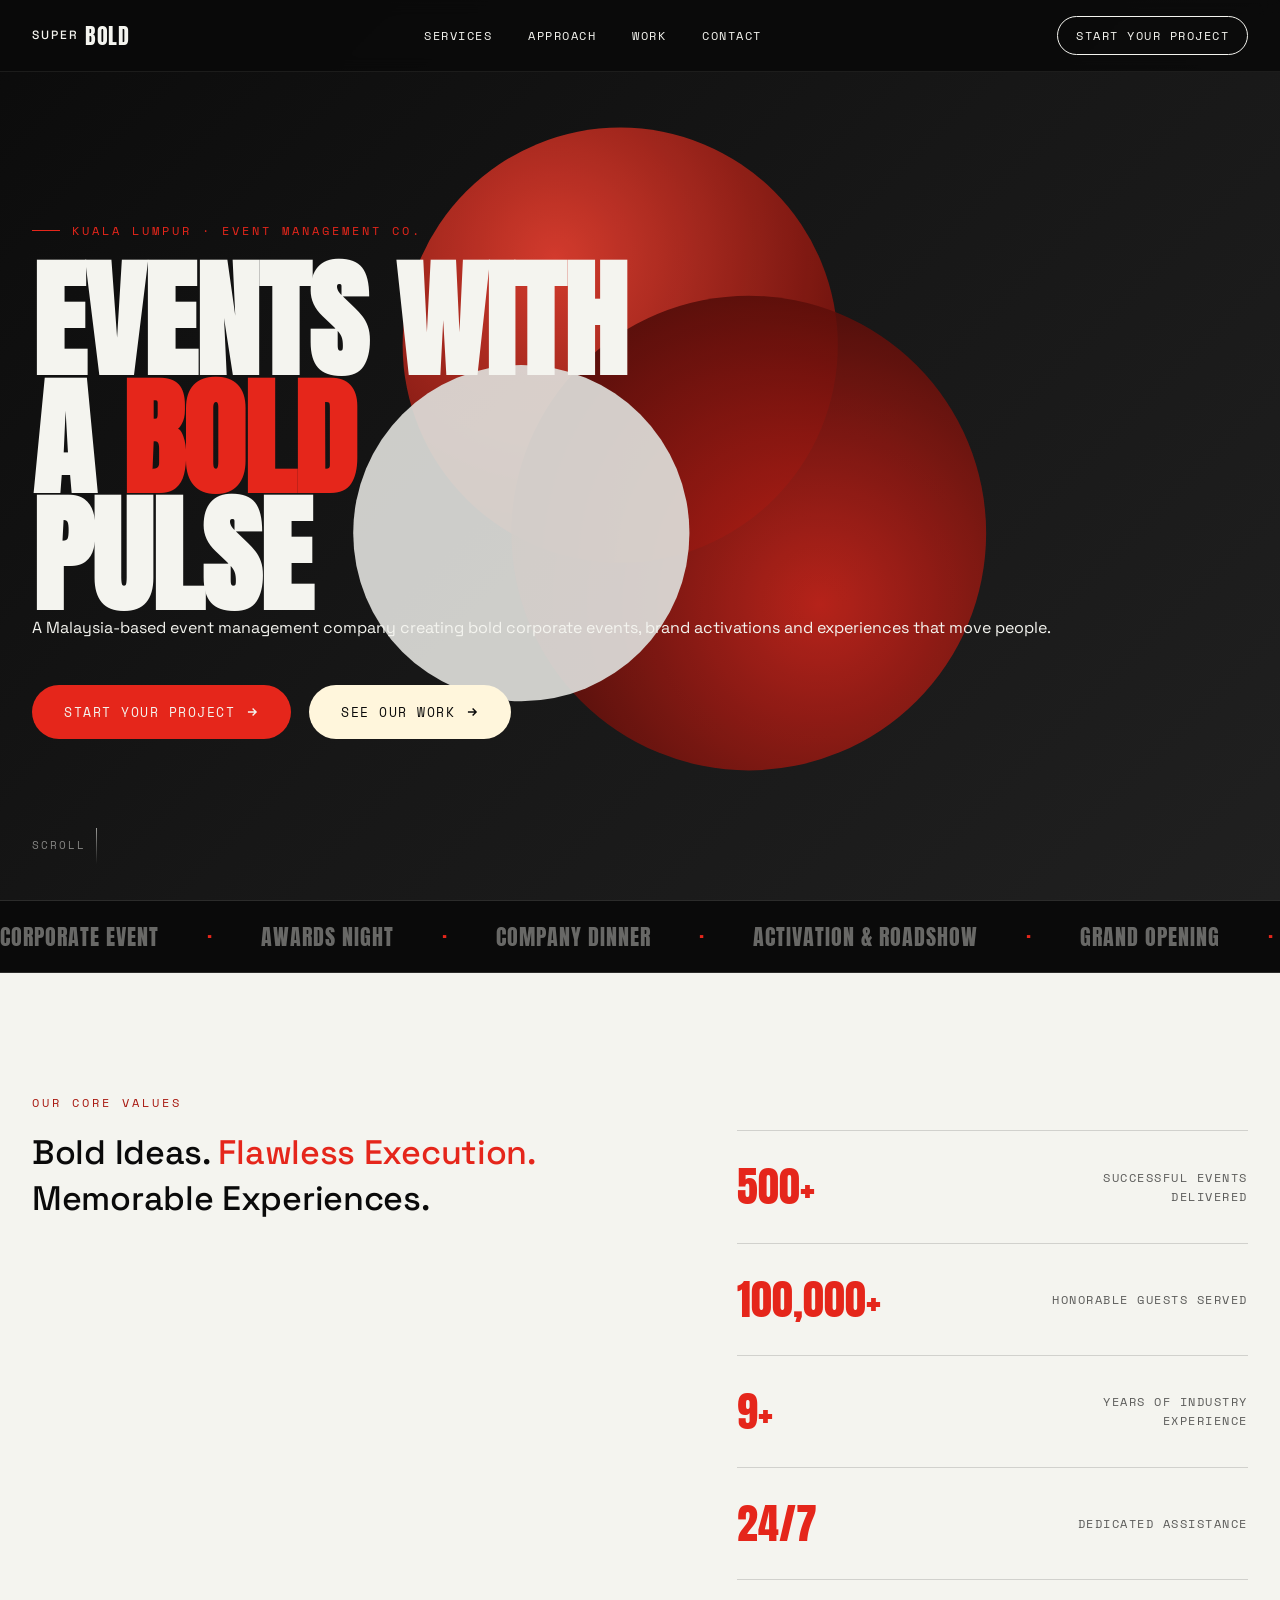
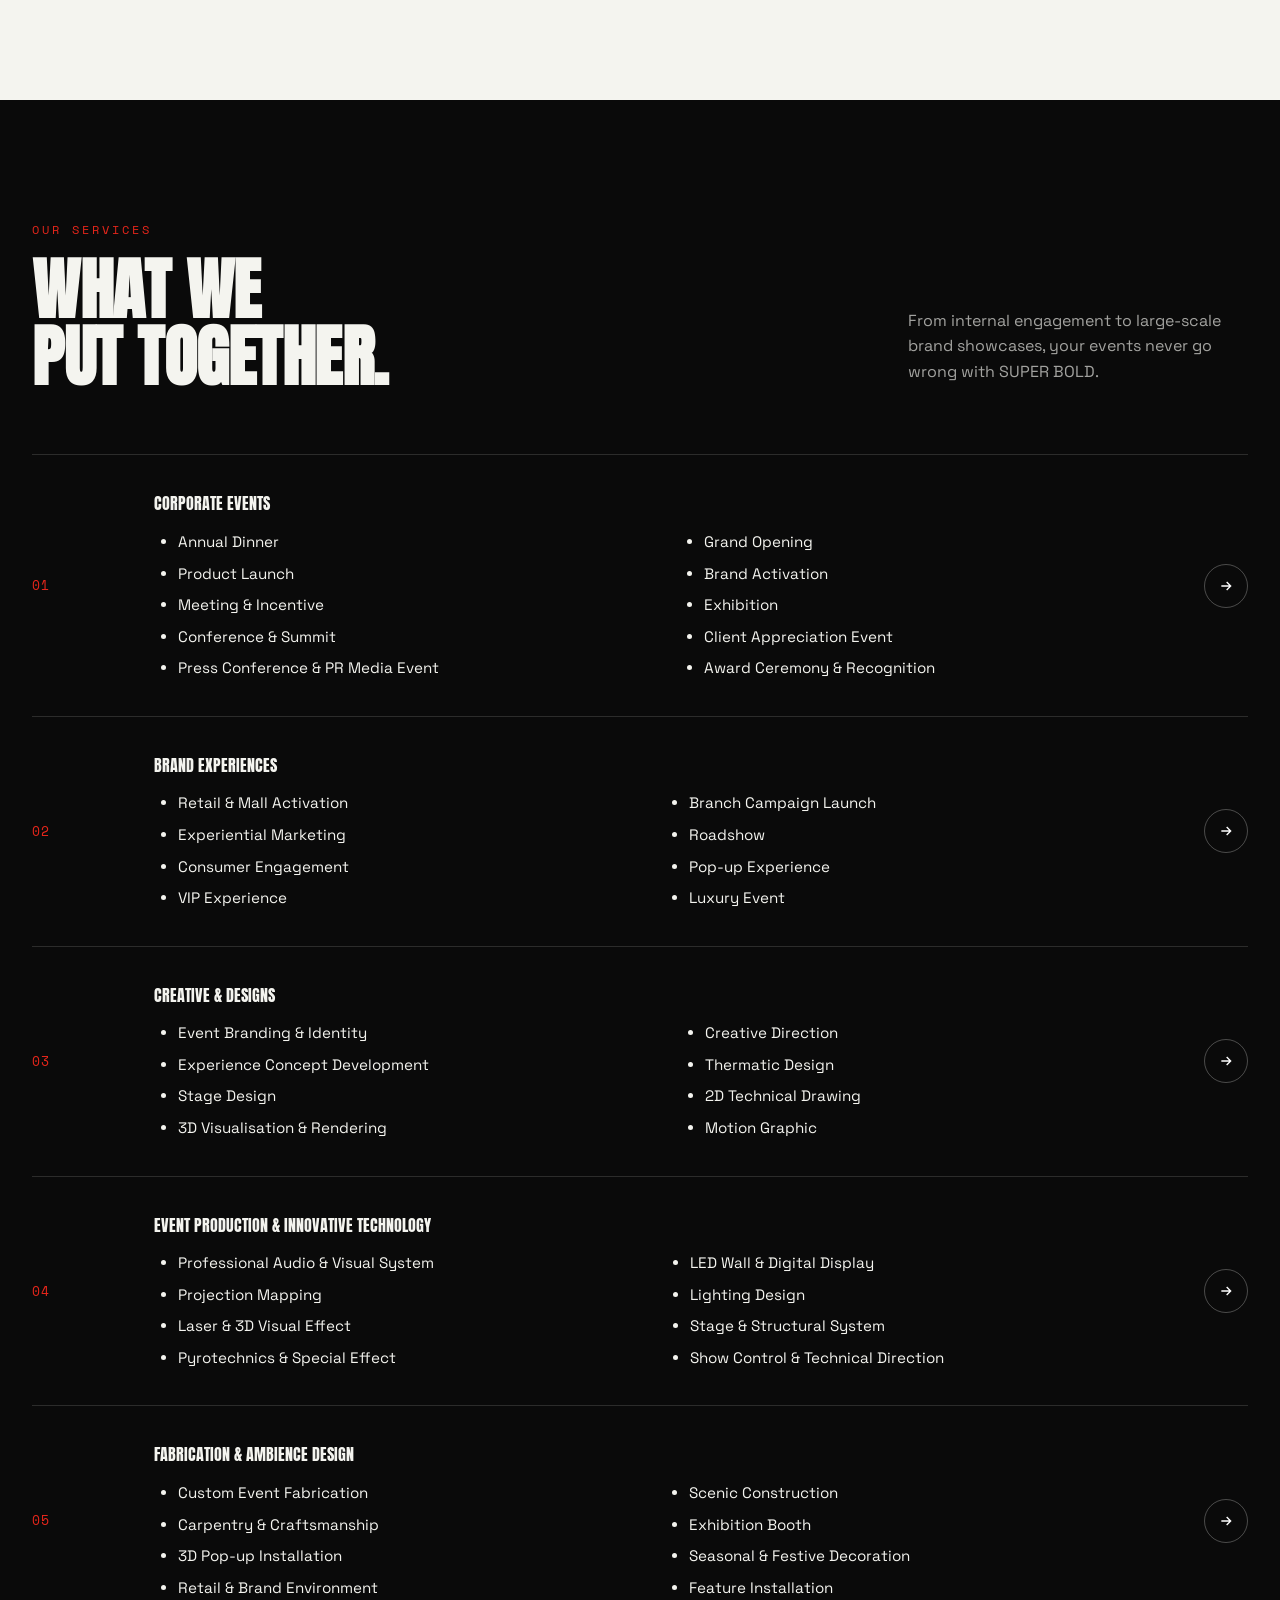
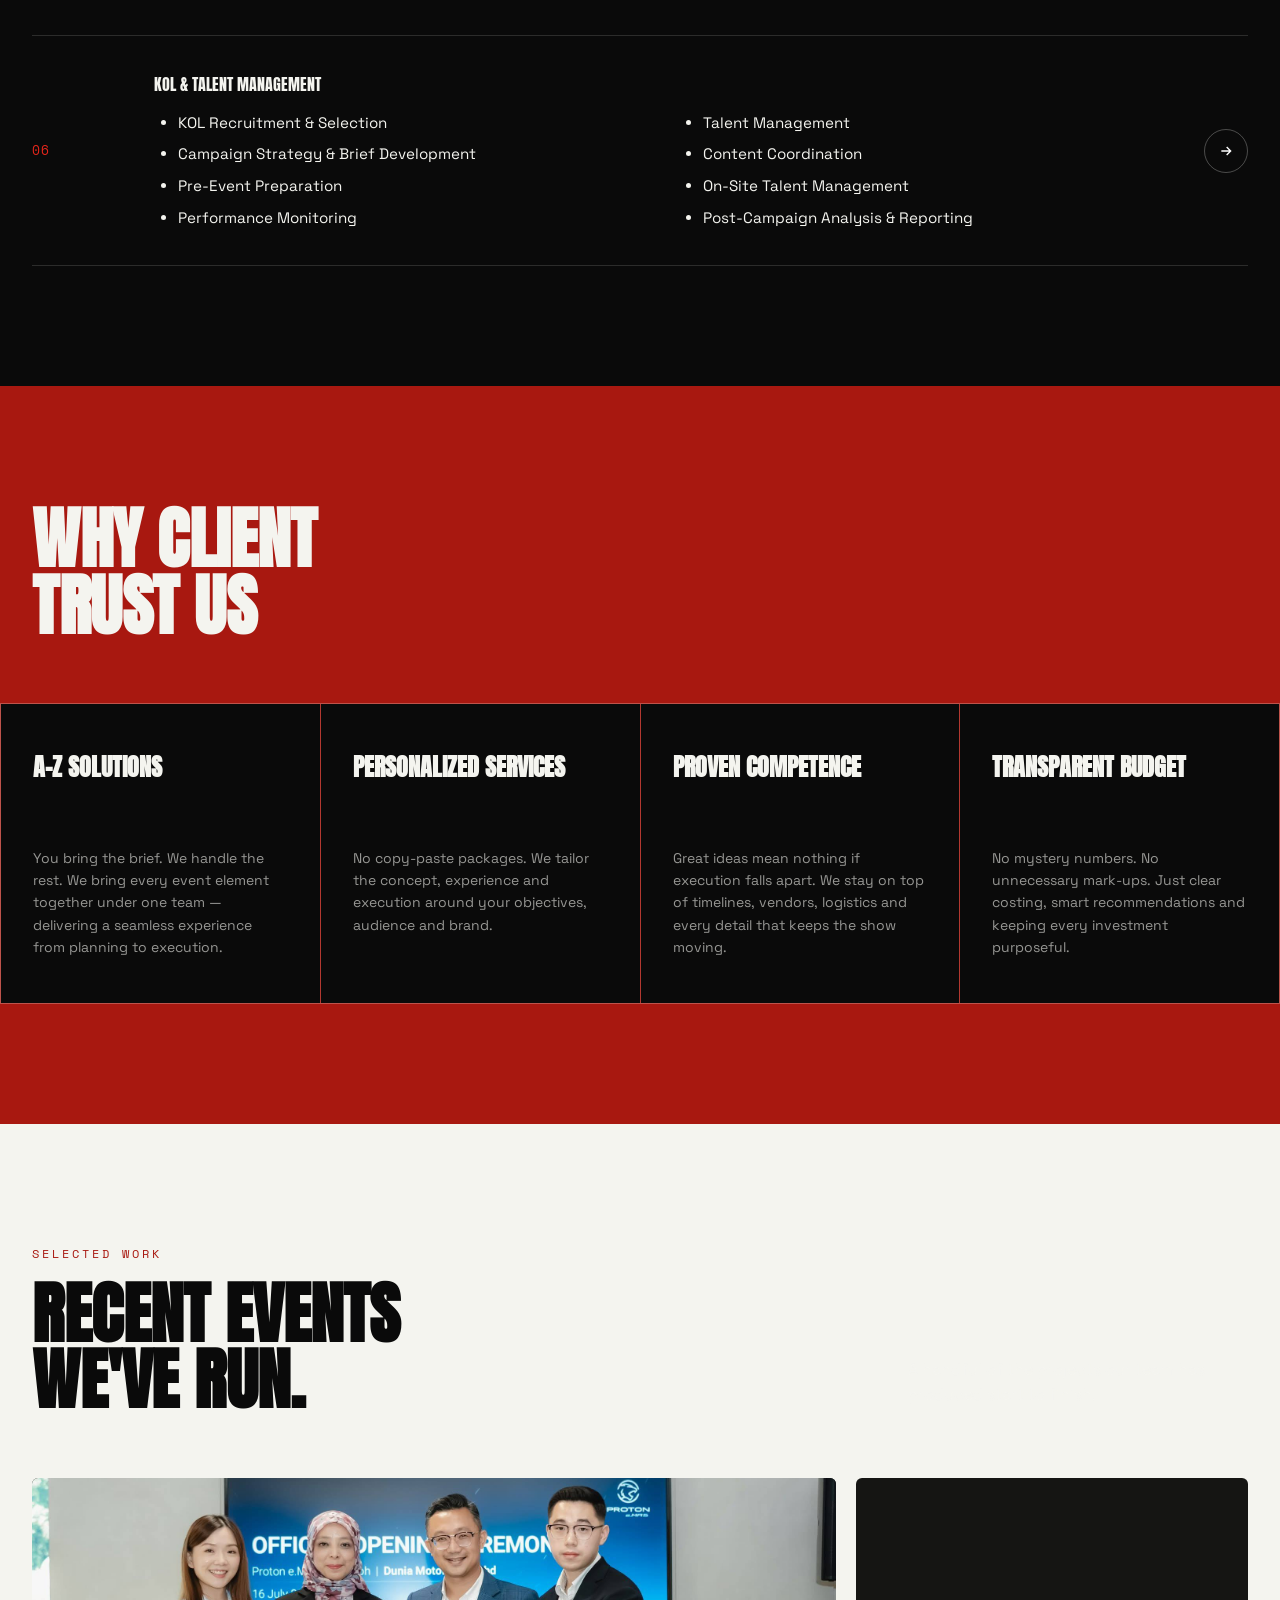
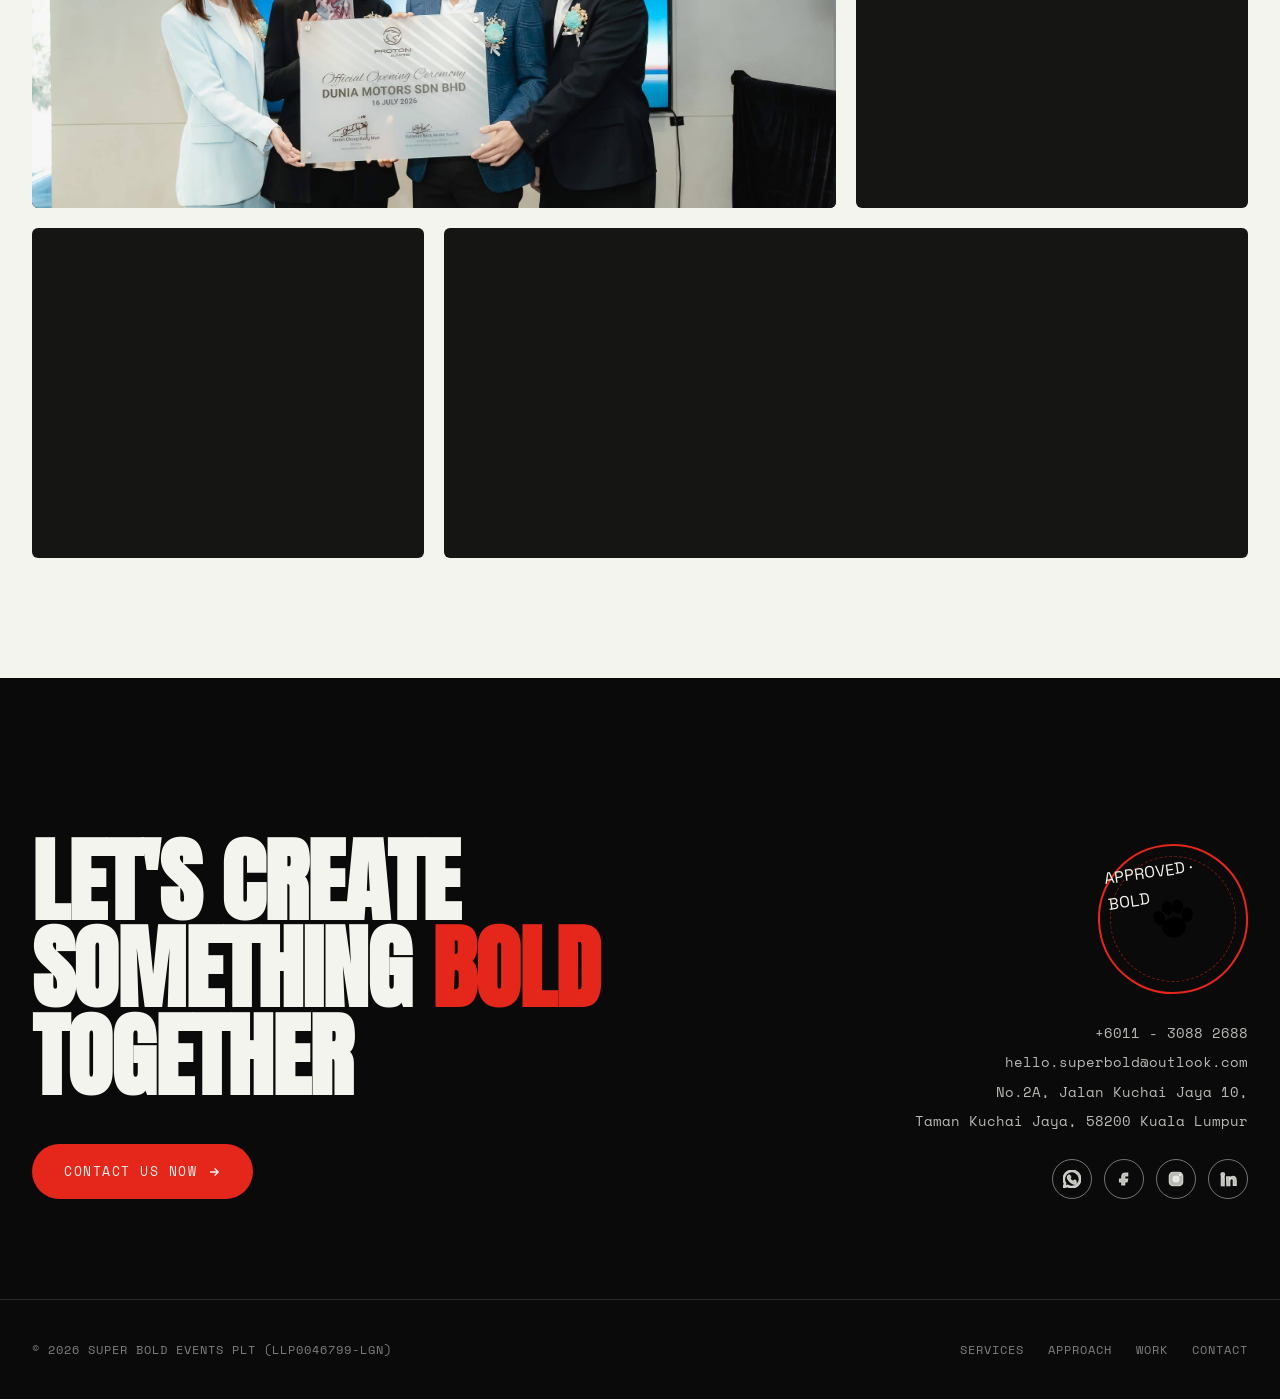
==== index.html @ 57052625 "Update event list items" ====
<!DOCTYPE html>
<html lang="en">
<head>
<meta charset="UTF-8">
<meta name="viewport" content="width=device-width, initial-scale=1.0">
<link rel="stylesheet" href="css/style.css">
<link rel="icon" type="image/png" href="images/icons/paw.png">
<link rel="canonical" href="https://superboldevents.com/">
<title>Super Bold Events — Kuala Lumpur Event Management</title>
<meta name="description" content="Super Bold Events PLT — professional event management in Kuala Lumpur, delivering corporate events, exhibitions, product launches, activations, conferences and more.">

<link rel="preconnect" href="https://fonts.googleapis.com">
<link rel="preconnect" href="https://fonts.gstatic.com" crossorigin>
<link href="https://fonts.googleapis.com/css2?family=Anton&family=Space+Grotesk:wght@400;500;600;700&family=Space+Mono:wght@400;700&display=swap" rel="stylesheet">

<!-- Google tag (gtag.js) -->
<script async src="https://www.googletagmanager.com/gtag/js?id=G-CXPTDCN68T"></script>
<script>
  window.dataLayer = window.dataLayer || [];
  function gtag(){dataLayer.push(arguments);}
  gtag('js', new Date());

  gtag('config', 'G-CXPTDCN68T');
</script>

</head>
<body>

<header>
  <a href="../../" class="nav-mark" aria-label="Super Bold Events home">
    <span class="super">super</span>BOLD
  </a>
  <nav>
    <ul>
      <li><a href="#services">Services</a></li>
      <li><a href="#approach">Approach</a></li>
      <li><a href="#work">Work</a></li>
      <li><a href="#contact">Contact</a></li>
    </ul>
  </nav>
  <a href="#contact" class="nav-cta">Start your project</a>
  <button class="mobile-toggle" id="mobileToggle" aria-label="Open menu" aria-expanded="false">Menu</button>
</header>

<div class="mobile-menu" id="mobileMenu">
  <a href="#work">Work</a>
  <a href="#services">Services</a>
  <a href="#approach">Approach</a>
  <a href="#contact">Contact</a>
</div>

<!-- HERO -->
<section class="hero">
  <svg class="hero-orbs" viewBox="0 0 900 700" xmlns="http://www.w3.org/2000/svg" aria-hidden="true">
    <defs>
      <radialGradient id="redGrad" cx="35%" cy="30%" r="75%">
        <stop offset="0%" stop-color="#FF4433"/>
        <stop offset="100%" stop-color="#7A0E08"/>
      </radialGradient>
      <radialGradient id="redGrad2" cx="65%" cy="65%" r="75%">
        <stop offset="0%" stop-color="#E5261B"/>
        <stop offset="100%" stop-color="#4A0805"/>
      </radialGradient>
    </defs>
    <circle cx="430" cy="230" r="220" fill="url(#redGrad)" opacity="0.9"/>
    <circle cx="560" cy="420" r="240" fill="url(#redGrad2)" opacity="0.85"/>
    <circle cx="330" cy="420" r="170" fill="#F4F4EF" opacity="0.92"/>
  </svg>

  <div class="hero-inner">
    <div class="hero-eyebrow">Kuala Lumpur · Event Management Co.</div>
    <h1>Events with<br>a <span class="accent">bold</span><br>pulse</h1>
    <p class="hero-description">
        A Malaysia-based event management company creating bold corporate events, brand activations and experiences that move people.
    </p>
    <div class="hero-actions">
      <a href="#contact" class="btn-primary"
        onclick="gtag('event', 'cta_click', {
          'event_category': 'engagement',
          'event_label': 'start_your_project'
        });">
          Start Your Project
        <svg width="14" height="14" viewBox="0 0 24 24" fill="none" stroke="currentColor" stroke-width="2.5"><path d="M5 12h14M13 6l6 6-6 6"/></svg>
      </a>
      <a href="#work" class="btn-ghost">
        See our work
        <svg width="14" height="14" viewBox="0 0 24 24" fill="none" stroke="currentColor" stroke-width="2.5"><path d="M5 12h14M13 6l6 6-6 6"/></svg>
      </a>
    </div>
  </div>

  <div class="hero-scroll">
    <span>Scroll</span>
    <div class="line"></div>
  </div>
</section>

<!-- MARQUEE -->
<div class="marquee">
  <div class="marquee-track">
    <span>Corporate Event <em>·</em> Awards Night <em>·</em> Company Dinner <em>·</em> Activation & Roadshow <em>·</em> Grand Opening <em>·</em> Meeting & Conference <em>·</em> Exhibition <em>·</em> Product Launch <em>·</em> PR & Media Event <em>·</em> </span>
    <span>Corporate Event <em>·</em> Awards Night <em>·</em> Company Dinner <em>·</em> Activation & Roadshow <em>·</em> Grand Opening <em>·</em> Meeting & Conference <em>·</em> Exhibition <em>·</em> Product Launch <em>·</em> PR & Media Event <em>·</em> </span>
  </div>
</div>

<!-- ABOUT -->
<section class="about" id="about">
  <div class="wrap">
    <span class="eyebrow reveal">Our Core Values</span>
    <div class="about-grid">
      <p class="about-lede reveal">Bold Ideas. <span class="redword">Flawless Execution. </span> Memorable Experiences. </p>
      <div class="about-stats reveal">
        <div class="about-stat">
          <span class="num">500+</span>
          <span class="label">Successful Events Delivered</span>
        </div>
        <div class="about-stat">
          <span class="num">100,000+</span>
          <span class="label">Honorable Guests Served</span>
        </div>
        <div class="about-stat">
          <span class="num">9+</span>
          <span class="label">Years of Industry Experience</span>
        </div> 
        <div class="about-stat">
          <span class="num">24/7</span>
          <span class="label">Dedicated Assistance</span>
        </div>
      </div>
    </div>
  </div>
</section>

<!-- SERVICES -->
<section class="services" id="services">
  <div class="wrap">
    <div class="section-head">
      <div>
        <span class="eyebrow reveal">Our Services</span>
        <h2 class="reveal">What we<br>put together.</h2>
      </div>
      <p class="reveal">From internal engagement to large-scale brand showcases, your events never go wrong with SUPER BOLD.</p>
    </div>

    <div class="runlist">
      <div class="run-row reveal">
        <span class="run-time">01</span>
        <div>
          <a href="services/corporate-events/" class="run-title">Corporate Events</a>
          <ul class="run-points">
            <li>Annual Dinner</li>
            <li>Grand Opening</li>
            <li>Product Launch</li>
            <li>Brand Activation</li>
            <li>Meeting & Incentive</li>
            <li>Exhibition</li>
            <li>Conference & Summit</li>
            <li>Client Appreciation Event</li>
            <li>Press Conference & PR Media Event</li>
            <li>Award Ceremony & Recognition</li>
          </ul>
        </div>
        <span class="run-arrow"><svg viewBox="0 0 24 24" fill="none" stroke="#fff" stroke-width="2"><path d="M5 12h14M13 6l6 6-6 6"/></svg></span>
      </div>
      <div class="run-row reveal">
        <span class="run-time">02</span>
        <div>
          <a href="services/brand-experiences/" class="run-title">Brand Experiences</a>
          <ul class="run-points">
            <li>Retail & Mall Activation</li>
            <li>Branch Campaign Launch</li>
            <li>Experiential Marketing</li>
            <li>Roadshow</li>
            <li>Consumer Engagement</li>
            <li>Pop-up Experience</li>
            <li>VIP Experience</li>
            <li>Luxury Event</li>
          </ul>
        </div>
        <span class="run-arrow"><svg viewBox="0 0 24 24" fill="none" stroke="#fff" stroke-width="2"><path d="M5 12h14M13 6l6 6-6 6"/></svg></span>
      </div>
      <div class="run-row reveal">
        <span class="run-time">03</span>
        <div>
          <a href="services/creative-designs/" class="run-title">Creative &amp; Designs</a>
          <ul class="run-points">
            <li>Event Branding & Identity</li>
            <li>Creative Direction</li>
            <li>Experience Concept Development</li>
            <li>Thermatic Design</li>
            <li>Stage Design</li>
            <li>2D Technical Drawing</li>
            <li>3D Visualisation & Rendering</li>
            <li>Motion Graphic</li>
        </div>
        <span class="run-arrow"><svg viewBox="0 0 24 24" fill="none" stroke="#fff" stroke-width="2"><path d="M5 12h14M13 6l6 6-6 6"/></svg></span>
      </div>
      <div class="run-row reveal">
        <span class="run-time">04</span>
        <div>
          <a href="services/event-production-innovative-technology/" class="run-title">Event Production &amp; Innovative Technology</a>
          <ul class="run-points">
            <li>Professional Audio & Visual System</li>
            <li>LED Wall & Digital Display</li>
            <li>Projection Mapping</li>
            <li>Lighting Design</li>
            <li>Laser & 3D Visual Effect</li>
            <li>Stage & Structural System</li>
            <li>Pyrotechnics & Special Effect</li>
            <li>Show Control & Technical Direction</li>
        </div>
        <span class="run-arrow"><svg viewBox="0 0 24 24" fill="none" stroke="#fff" stroke-width="2"><path d="M5 12h14M13 6l6 6-6 6"/></svg></span>
      </div>
      <div class="run-row reveal">
        <span class="run-time">05</span>
        <div>
          <a href="services/fabrication-ambience-design/" class="run-title">Fabrication &amp; Ambience Design</a>
          <ul class="run-points">
            <li>Custom Event Fabrication</li>
            <li>Scenic Construction</li>
            <li>Carpentry & Craftsmanship</li>
            <li>Exhibition Booth</li>
            <li>3D Pop-up Installation</li>
            <li>Seasonal & Festive Decoration</li>
            <li>Retail & Brand Environment</li>
            <li>Feature Installation</li>
        </div>
        <span class="run-arrow"><svg viewBox="0 0 24 24" fill="none" stroke="#fff" stroke-width="2"><path d="M5 12h14M13 6l6 6-6 6"/></svg></span>
       </div>
      <div class="run-row reveal">
        <span class="run-time">06</span>
        <div>
          <a href="services/kol-talent-management/" class="run-title">KOL &amp; Talent Management</a>
          <ul class="run-points">
            <li>KOL Recruitment & Selection</li>
            <li>Talent Management</li>
            <li>Campaign Strategy & Brief Development</li>
            <li>Content Coordination</li>
            <li>Pre-Event Preparation</li>
            <li>On-Site Talent Management</li>
            <li>Performance Monitoring</li>
            <li>Post-Campaign Analysis & Reporting</li>
        </div>
        <span class="run-arrow"><svg viewBox="0 0 24 24" fill="none" stroke="#fff" stroke-width="2"><path d="M5 12h14M13 6l6 6-6 6"/></svg></span>
       </div>
    </div>
  </div>
</section>

<!-- APPROACH -->
<section class="approach" id="approach">
  <div class="wrap">
    <div class="section-head">
      <div>
        <h2 class="reveal">Why client<br>trust us</h2>
      </div>
    </div>
  </div>
  <div class="wrap" style="padding:0;">
    <div class="approach-grid">
      <div class="approach-card reveal">
        <h3>A-Z Solutions</h3>
        <span class="approach-num"></span>
        <p>You bring the brief. We handle the rest. We bring every event element together under one team — delivering a seamless experience from planning to execution.</p>
      </div>
      <div class="approach-card reveal">
        <h3>Personalized Services</h3>
        <span class="approach-num"></span>
        <p>No copy-paste packages. We tailor the concept, experience and execution around your objectives, audience and brand.</p>
      </div>
      <div class="approach-card reveal">
        <h3>Proven Competence</h3>
        <span class="approach-num"></span>
        <p>Great ideas mean nothing if execution falls apart. We stay on top of timelines, vendors, logistics and every detail that keeps the show moving.</p>
      </div>
      <div class="approach-card reveal">
        <h3>Transparent Budget</h3>
        <span class="approach-num"></span>
        <p>No mystery numbers. No unnecessary mark-ups. Just clear costing, smart recommendations and keeping every investment purposeful.</p>
      </div>
    </div>
  </div>
</section>

<!-- WORK -->
<section class="work" id="work">
  <div class="wrap">
    <div class="section-head">
      <div>
        <span class="eyebrow reveal">Selected work</span>
        <h2 class="reveal">Recent events<br>we've run.</h2>
      </div>
      <p class="reveal">A handful of the projects our team has produced start to finish.</p>
    </div>

    <div class="work-grid">
      <div class="work-card c1 reveal">
        <div class="backdrop">
          <img src="images/portfolio/proton-go-202607.jpg" alt="Proton Grand Opening event by Super Bold Events">
        </div>
      </div>
      <div class="work-card c2 reveal">
        <div class="backdrop"></div>
      </div>
      <div class="work-card c3 reveal">
        <div class="backdrop"></div>
      </div>
      <div class="work-card c4 reveal">
        <div class="backdrop"></div>
      </div>
    </div>
  </div>
</section>

<!-- CONTACT -->
<section class="contact" id="contact">
  <div class="wrap">
    <div class="contact-inner">
      
      <div>
        <h2 class="reveal">
          Let's create<br>
          something <span class="accent">bold</span><br>
          together
        </h2>
        
        <div class="contact-actions reveal">

          <!-- Email -->
          <a href="mailto:hello.superbold@outlook.com" 
            onclick="gtag('event', 'email_click', {
              'event_category': 'lead',
              'event_label': 'general_email'
            });"class="btn-primary">
            Contact Us Now
            <svg width="14" height="14" viewBox="0 0 24 24" fill="none" stroke="currentColor" stroke-width="2.5"><path d="M5 12h14M13 6l6 6-6 6"/></svg>
          </a>
        </div>
      </div>
      <div class="stamp-wrap reveal">
        <div class="stamp"><img src="images/icons/paw.png" alt="Super Bold paw mark"></div>
        
        <div class="contact-details">

          <!-- Phone -->
          <a href="tel:+601130882688"
            onclick="gtag('event', 'phone_click', {
              'event_category': 'lead',
              'event_label': 'business_phone'
            });">+6011 - 3088 2688</a><br>

          <!-- Email -->
          <a href="mailto:hello.superbold@outlook.com"
            onclick="gtag('event', 'email_click', {
             'event_category': 'lead',
             'event_label': 'general_email'
            });">hello.superbold@outlook.com</a><br>
          No.2A, Jalan Kuchai Jaya 10,<br>Taman Kuchai Jaya, 58200 Kuala Lumpur

          <!-- Social Media -->
          <div class="social-links">

            <!-- WhatsApp -->
            <a href="https://wa.me/60113088268"
              target="_blank"
              rel="noopener"
              aria-label="WhatsApp"
              onclick="gtag('event', 'whatsapp_click', {
                'event_category': 'lead',
                'event_label': 'business_whatsapp'
              });">

              <svg viewBox="0 0 24 24" aria-hidden="true">
                <path d="M20.5 3.5A11.9 11.9 0 0 0 12 0
                  C5.4 0 0 5.4 0 12c0 2.1.5 4.1 1.6 5.9L0 24
                  l6.2-1.6A12 12 0 0 0 12 24c6.6 0 12-5.4
                  12-12 0-3.2-1.2-6.2-3.5-8.5zM12 21.8
                  c-1.8 0-3.6-.5-5.1-1.4l-.4-.2-3.7 1
                  1-3.6-.2-.4A9.7 9.7 0 1 1 12 21.8z"/>
                <path d="M17.5 14.5c-.3-.2-1.7-.9-2-1
                  -.3-.1-.5-.2-.7.2-.2.3-.8 1-.9 1.2
                  -.2.2-.3.2-.6.1-1.7-.8-2.8-1.4-3.9-3.2
                  -.3-.5.3-.5.9-1.7.1-.3.1-.5 0-.7
                  -.1-.2-.7-1.6-1-2.2-.3-.6-.5-.5-.7-.5
                  h-.6c-.2 0-.7.1-1 .5-.3.3-1.2 1.1-1.2
                  2.7s1.2 3.1 1.4 3.3c.2.2 2.4 3.7
                  5.9 5.1 2.2 1 2.2.7 2.6.7.4 0 1.7-.7
                  1.9-1.3.2-.6.2-1.1.1-1.2
                  -.1-.2-.3-.3-.6-.5z"/>
              </svg>

            </a>

            <!-- Facebook -->
            <a href="https://www.facebook.com/superboldevents.my"
              target="_blank"
              rel="noopener"
              aria-label="Facebook"
              onclick="gtag('event', 'facebook_click', {
                'event_category': 'social',
                'event_label': 'footer_facebook'
              });">

              <svg viewBox="0 0 24 24" aria-hidden="true">
                <path d="M14 8h3V4h-3c-3.3 0-5 1.7-5 5v3H6v4h3v4h4v-4h3l1-4h-4V9c0-.7.3-1 1-1z"/>
              </svg>

            </a>

            <!-- Instagram -->
            <a href="https://www.instagram.com/superboldevents/"
              target="_blank"
              rel="noopener"
              aria-label="Instagram"
              onclick="gtag('event', 'instagram_click', {
                'event_category': 'social',
                'event_label': 'footer_instagram'
              });">

              <svg viewBox="0 0 24 24" aria-hidden="true">
                <rect x="3" y="3" width="18" height="18" rx="5"/>
                <circle cx="12" cy="12" r="4"/>
                <circle cx="17.5" cy="6.5" r="1"/>
              </svg>

            </a>

            <!-- LinkedIn -->
            <a href="https://www.linkedin.com/company/superboldevents/"
              target="_blank"
              rel="noopener"
              aria-label="LinkedIn"
                onclick="gtag('event', 'linkedin_click', {
                'event_category': 'social',
                'event_label': 'footer_linkedin'
              });">

              <svg viewBox="0 0 24 24" aria-hidden="true">
                <path d="M5 3.5A2.5 2.5 0 1 1 5 8.5
                  2.5 2.5 0 0 1 5 3.5z"/>
                <rect x="3" y="9" width="4" height="12"/>
                <path d="M10 9h4v2c.8-1.4 2.2-2.5
                  4.5-2.5 3.5 0 4.5 2.3 4.5 6v6h-4v-5.5
                  c0-1.7 0-3.5-2-3.5s-2.5 1.6-2.5 3.4V21h-4z"/>
              </svg>

            </a>

          </div>
        </div>
      </div>
    </div>
  </div>
</section>

<footer>
  <div class="wrap footer-row">
    <span>© 2026 Super Bold Events PLT (LLP0046799-LGN)</span>
    <div class="footer-nav">
      <a href="#services">Services</a>
      <a href="#approach">Approach</a>
      <a href="#work">Work</a>
      <a href="#contact">Contact</a>
    </div>
  </div>
</footer>

<script src="js/script.js"></script>

</body>
</html>
---- css/style.css ----
:root{
    --black: #0A0A0A;
    --paper: #F4F4EF;
    --red: #E5261B;
    --red-deep: #A81810;
    --card: #151513;
    --cream: #FFF6DC;
    --primary: #E53935;
    --dark: #111111;
    --light: #F7F6F3;
    --accent: #FF6B35;
    --grey: #777777;
    --line: rgba(244,244,239,0.14);
    --line-strong: rgba(244,244,239,0.28);

    --display: 'Anton', sans-serif;
    --body: 'Space Grotesk', sans-serif;
    --mono: 'Space Mono', monospace;
  }

  *{box-sizing:border-box; margin:0; padding:0;}
  html{scroll-behavior:smooth;}
  body{
    background:var(--black);
    color:var(--paper);
    font-family:var(--body);
    font-size:16px;
    line-height:1.6;
    -webkit-font-smoothing:antialiased;
    overflow-x:hidden;
  }

  @media (prefers-reduced-motion: reduce){
    *{animation-duration:0.01ms !important; animation-iteration-count:1 !important; transition-duration:0.01ms !important; scroll-behavior:auto !important;}
  }

  a{color:inherit; text-decoration:none;}
  img{max-width:100%; display:block;}
  ul{list-style:none;}
  button{font-family:inherit; cursor:pointer;}

  :focus-visible{
    outline:3px solid var(--red);
    outline-offset:3px;
  }

  .wrap{
    max-width:1320px;
    margin:0 auto;
    padding:0 32px;
  }

  /* ===== NAV ===== */
  header{
    position:fixed;
    top:0; left:0; right:0;
    z-index:100;
    padding:16px 32px;
    display:flex;
    justify-content:space-between;
    align-items:center;
    background:rgba(10,10,10,0.88);
    backdrop-filter:blur(8px);
    -webkit-backdrop-filter:blur(8px);
    border-bottom:1px solid rgba(244,244,239,0.08);  
  }
  .nav-mark{
    display:flex;
    align-items:baseline;
    gap:6px;
    font-family:var(--display);
    font-size:22px;
    letter-spacing:0.5px;
    color:var(--paper);
  }
  .nav-mark .super{
    font-family:var(--body);
    font-weight:500;
    font-size:12px;
    text-transform:uppercase;
    letter-spacing:2px;
    align-self:center;
  }
  nav ul{
    display:flex;
    gap:36px;
    font-family:var(--mono);
    font-size:12px;
    text-transform:uppercase;
    letter-spacing:1.5px;
  }
  nav ul li a{
    position:relative;
    padding-bottom:4px;
  }
  nav ul li a::after{
    content:'';
    position:absolute;
    left:0; bottom:0;
    width:0%;
    height:1px;
    background:currentColor;
    transition:width .3s ease;
  }
  nav ul li a:hover::after{width:100%;}
  .nav-cta{
    font-family:var(--mono);
    font-size:12px;
    text-transform:uppercase;
    letter-spacing:1.5px;
    border:1px solid var(--paper);
    padding:9px 18px;
    border-radius:999px;
  }
  .mobile-toggle{display:none;}

  @media (max-width:860px){
    nav ul{display:none;}
    .nav-cta{display:none;}
    .mobile-toggle{
      display:block;
      background:none;
      border:none;
      color:var(--paper);
      font-family:var(--mono);
      font-size:12px;
      text-transform:uppercase;
      letter-spacing:1.5px;
      border:1px solid var(--paper);
      padding:8px 14px;
      border-radius:999px;
    }
  }

  .mobile-menu{
    position:fixed;
    inset:0;
    background:var(--black);
    z-index:99;
    display:none;
    flex-direction:column;
    justify-content:center;
    padding:32px;
    gap:28px;
  }
  .mobile-menu.open{display:flex;}
  .mobile-menu a{
    font-family:var(--display);
    font-size:36px;
    letter-spacing:0.5px;
  }

  /* ===== HERO ===== */
  .hero{
    position:relative;
    min-height:100vh;
    display:flex;
    align-items:center;
    flex-direction:column;
    justify-content:center;
    padding:140px 32px 80px;
    overflow:hidden;
  }
  .hero-content{
    max-width:680px;
  }
  .hero::before{
    content:"";
    position:absolute;
    inset:0;
    background:
    linear-gradient(
    135deg,
    #0b0b0b,
    #171717,
    #202020
    );
  }
  .hero-orbs{
    position:absolute;
    top:50%; left:50%;
    transform:translate(-50%,-48%);
    width:min(900px, 140vw);
    aspect-ratio:1.3/1;
    z-index:0;
    opacity:0.9;
    pointer-events:none;
  }
  .hero-inner{
    position:relative;
    z-index:2;
    max-width:1320px;
    margin:0 auto;
    width:100%;
  }
  .hero-eyebrow{
    font-family:var(--mono);
    font-size:12px;
    letter-spacing:3px;
    text-transform:uppercase;
    color:var(--red);
    margin-bottom:22px;
    display:flex;
    align-items:center;
    gap:12px;
  }
  .hero-eyebrow::before{
    content:'';
    width:28px; height:1px;
    background:var(--red);
  }
  .hero h1{
    font-family:var(--display);
    font-size:clamp(52px, 10vw, 148px);
    line-height:0.92;
    letter-spacing:-1px;
    text-transform:uppercase;
    color:var(--paper);
  }
  .hero h1 .accent{color:var(--red);}
  .hero-sub{
    max-width:520px;
    margin-top:36px;
    font-size:19px;
    color:rgba(244,244,239,0.75);
    line-height:1.65;
  }
  .hero-actions{
    display:flex;
    gap:18px;
    margin-top:44px;
    flex-wrap:wrap;
    align-items:center;
  }
  .btn-primary{
    background:var(--red);
    color:var(--paper);
    font-family:var(--mono);
    font-size:13px;
    text-transform:uppercase;
    letter-spacing:1.5px;
    padding:17px 32px;
    border-radius:999px;
    display:inline-flex;
    align-items:center;
    gap:10px;
    transition:transform .25s ease, background .25s ease;
  }
  .btn-primary:hover{background:var(--red-deep); transform:translateY(-2px);}
  .btn-ghost{
    background:var(--cream);
    font-family:var(--mono);
    font-size:13px;
    text-transform:uppercase;
    letter-spacing:1.5px;
    color:var(--black);
    padding:17px 32px;
    border-radius:999px;
    display:inline-flex;
    align-items:center;
    gap:10px;
    transition:transform .25s ease, background .25s ease;
  }
  .btn-ghost:hover{background:var(--paper); transform:translateY(-2px);}

  .hero-scroll{
    position:absolute;
    bottom:36px; left:32px;
    display:flex;
    align-items:center;
    gap:10px;
    font-family:var(--mono);
    font-size:11px;
    text-transform:uppercase;
    letter-spacing:2px;
    color:rgba(244,244,239,0.5);
    z-index:2;
  }
  .hero-scroll .line{
    width:1px; height:36px;
    background:linear-gradient(to bottom, rgba(244,244,239,0.6), transparent);
    animation:scrollpulse 2s ease-in-out infinite;
  }
  @keyframes scrollpulse{
    0%,100%{opacity:.4;} 50%{opacity:1;}
  }

  /* ===== MARQUEE ===== */
  .marquee{
    border-top:1px solid var(--line);
    border-bottom:1px solid var(--line);
    padding:18px 0;
    overflow:hidden;
    white-space:nowrap;
    position:relative;
  }
  .marquee-track{
    display:inline-flex;
    gap:48px;
    animation:marquee 28s linear infinite;
  }
  .marquee span{
    font-family:var(--display);
    font-size:22px;
    text-transform:uppercase;
    letter-spacing:1px;
    color:rgba(244,244,239,0.4);
    display:flex;
    align-items:center;
    gap:48px;
  }
  .marquee span em{
    font-style:normal;
    color:var(--red);
  }
  @keyframes marquee{
    from{transform:translateX(0);}
    to{transform:translateX(-50%);}
  }

  /* ===== SECTION SHARED ===== */
  section{padding:120px 0;}
  .section-head{
    display:flex;
    justify-content:space-between;
    align-items:flex-end;
    gap:40px;
    margin-bottom:64px;
    flex-wrap:wrap;
  }
  .eyebrow{
    font-family:var(--mono);
    font-size:12px;
    letter-spacing:3px;
    text-transform:uppercase;
    color:var(--red);
    margin-bottom:18px;
    display:block;
  }
  .section-head h2{
    font-family:var(--display);
    font-size:clamp(38px, 5.2vw, 68px);
    text-transform:uppercase;
    line-height:1;
    letter-spacing:-0.5px;
    max-width:680px;
  }
  .section-head p{
    max-width:340px;
    color:rgba(244,244,239,0.65);
    font-size:16px;
    padding-bottom:6px;
  }

  /* ===== ABOUT ===== */
  .about{
    background:var(--paper);
    color:var(--black);
  }
  .about .eyebrow{color:var(--red-deep);}
  .about-grid{
    display:grid;
    grid-template-columns:1.1fr 0.9fr;
    gap:80px;
    align-items:start;
  }
  .about-lede{
    font-family:var(--body);
    font-weight:500;
    font-size:clamp(24px,3vw,34px);
    line-height:1.35;
    letter-spacing:-0.3px;
  }
  .about-lede .redword{color:var(--red);}
  .about-stats{
    display:flex;
    flex-direction:column;
    gap:0;
    border-top:1px solid rgba(10,10,10,0.15);
  }
  .about-stat{
    display:flex;
    justify-content:space-between;
    align-items:center;
    padding:22px 0;
    border-bottom:1px solid rgba(10,10,10,0.15);
  }
  .about-stat .num{
    font-family:var(--display);
    font-size:42px;
    color:var(--red);
  }
  .about-stat .label{
    font-family:var(--mono);
    font-size:12px;
    text-transform:uppercase;
    letter-spacing:1.5px;
    text-align:right;
    max-width:200px;
    color:rgba(10,10,10,0.65);
  }

  @media (max-width:900px){
    .about-grid{grid-template-columns:1fr; gap:48px;}
  }

  /* ===== SERVICES — our services ===== */
  .services{background:var(--black);}
  .runlist{border-top:1px solid var(--line);}
  .run-row{
    display:grid;
    grid-template-columns:90px 1fr auto;
    gap:32px;
    align-items:center;
    padding:36px 0;
    border-bottom:1px solid var(--line);
    transition:background .3s ease;
  }
  .run-row:hover{background:rgba(229,38,27,0.05);}
  .run-time{
    font-family:var(--mono);
    font-size:13px;
    color:var(--red);
    letter-spacing:1px;
  }
  .run-title{
    font-family:var(--display);
    text-transform:uppercase;
    text-decoration:none;
    color:inherit;
  }
  .run-title:hover{
    color:var(--red);
  }
  .run-desc{
    font-size:15px;
    color:rgba(244,244,239,0.6);
    max-width:420px;
    margin-top:8px;
    line-height:1.6;
  }
  .run-arrow{
    width:44px; height:44px;
    border-radius:50%;
    border:1px solid var(--line-strong);
    display:flex;
    align-items:center;
    justify-content:center;
    flex-shrink:0;
    transition:background .3s ease, border-color .3s ease, transform .3s ease;
  }
  .run-row:hover .run-arrow{
    background:var(--red);
    border-color:var(--red);
    transform:rotate(45deg);
  }
  .run-arrow svg{width:16px; height:16px;}
  .run-points {
  margin: 12px 0 0;
  padding-left: 24px;
  display: grid;
  grid-template-columns: repeat(2, minmax(220px, auto));
  gap: 8px 28px;
  }
  .run-points li {
  color: var(--text-soft);
  font-size: 0.95rem;
  line-height: 1.55;
  list-style: disc;
  }

  @media (max-width:700px){
    .run-row{grid-template-columns:1fr auto; row-gap:10px;}
    .run-time{grid-column:1/2; grid-row:1;}
    .run-title{grid-column:1/2; grid-row:2;}
    .run-desc{grid-column:1/2; grid-row:3;}
    .run-arrow{grid-column:2/3; grid-row:1/4; align-self:center;}
  }

  /* ===== APPROACH ===== */
  .approach{background:var(--red-deep);}
  .approach-grid{
    display:grid;
    grid-template-columns:repeat(4,1fr);
    gap:1px;
    background:var(--line);
    border:1px solid var(--line);
  }
  .approach-card{
    background:var(--black);
    padding:44px 32px;
  }
  .approach-num{
    font-family:var(--mono);
    font-size:12px;
    color:var(--red);
    letter-spacing:1px;
    margin-bottom:60px;
    display:block;
  }
  .approach-card h3{
    font-family:var(--display);
    font-size:24px;
    text-transform:uppercase;
    margin-bottom:14px;
  }
  .approach-card p{
    font-size:14px;
    color:rgba(244,244,239,0.6);
    line-height:1.6;
  }
  @media (max-width:900px){
    .approach-grid{grid-template-columns:1fr 1fr;}
  }
  @media (max-width:560px){
    .approach-grid{grid-template-columns:1fr;}
  }

  /* ===== WORK ===== */
  .work{background:var(--paper); color:var(--black);}
  .work .eyebrow{color:var(--red-deep);}
  .work-grid{
    display:grid;
    grid-template-columns:repeat(6, 1fr);
    gap:20px;
  }
  .work-card{
    position:relative;
    border-radius:6px;
    overflow:hidden;
    background:var(--card);
    color:var(--paper);
    min-height:330px;
    display:flex;
    flex-direction:column;
    justify-content:flex-end;
    padding:28px;
  }
  .work-card.c1{grid-column:span 4;}
  .work-card.c2{grid-column:span 2;}
  .work-card.c3{grid-column:span 2;}
  .work-card.c4{grid-column:span 4;}
  .work-card .tag{
    font-family:var(--mono);
    font-size:11px;
    text-transform:uppercase;
    letter-spacing:1.5px;
    color:var(--red);
    margin-bottom:10px;
  }
  .work-card h3{
    font-family:var(--display);
    font-size:clamp(22px,2.6vw,32px);
    text-transform:uppercase;
    line-height:1.05;
  }
  .work-card .backdrop{
    position:absolute;
    inset:0;
    overflow:hidden;
    z-index:0;
  }
  .work-card .backdrop img{
    width:100%;
    height:100%;
    display:block;
    object-fit:cover;
    object-position:center;
  }
  .work-card > *:not(.backdrop){
    position:relative;
    z-index:1;
  }
  @media (max-width:900px){
    .work-grid{grid-template-columns:1fr;}
    .work-card.c1,.work-card.c2,.work-card.c3,.work-card.c4{grid-column:span 1; min-height:260px;}
  }

  /* ===== CONTACT / CTA ===== */
  .contact{
    background:var(--black);
    padding:160px 0 100px;
    position:relative;
  }
  .contact-inner{
    display:grid;
    grid-template-columns:1.3fr 1fr;
    gap:60px;
  }
  .contact h2{
    font-family:var(--display);
    font-size:clamp(46px,7.2vw,104px);
    text-transform:uppercase;
    line-height:0.95;
    letter-spacing:-1px;
  }
  .contact h2 .accent{color:var(--red);}
  .contact-lede{
    margin-top:28px;
    max-width:460px;
    color:rgba(244,244,239,0.65);
    font-size:17px;
    line-height:1.7;
  }
  .contact-actions{margin-top:44px;}
  .stamp-wrap{
    display:flex;
    flex-direction:column;
    align-items:flex-end;
    justify-content:flex-end;
    gap:24px;
  }
  .stamp{
    width:150px;
    height:150px;
    border:2px solid var(--red);
    border-radius:50%;
    display:flex;
    align-items:center;
    justify-content:center;
    transform:rotate(-8deg);
    position:relative;
    flex-shrink:0;
  }
  .stamp img{width:56px; height:56px; filter:invert(1);}
  .stamp::before{
    content:'APPROVED · BOLD';
    position:absolute;
    inset:10px;
    border:1px dashed rgba(229,38,27,0.5);
    border-radius:50%;
  }
  .contact-details{
    font-family:var(--mono);
    font-size:14px;
    line-height:2.1;
    color:rgba(244,244,239,0.75);
    text-align:right;
  }
  .contact-details a:hover{color:var(--red);}

/* ===== SOCIAL ICONS ===== */
  .social-links{
    display:flex;
    align-items:center;
    justify-content:flex-end;
    gap:12px;
    width:100%;
    margin-top:24px;
  }

  .social-links a{
    width:40px;
    height:40px;
    display:inline-flex;
    align-items:center;
    justify-content:center;

    border:1px solid rgba(244,244,239,0.45);
    border-radius:50%;

    color:var(--white);
    text-decoration:none;

    transition:
      transform .25s ease,
      background-color .25s ease,
      color .25s ease,
      border-color .25s ease;
  }

  .social-links svg{
    width:18px;
    height:18px;

    fill:currentColor;
    stroke:currentColor;
    stroke-width:1.5;
  }

  .social-links a:hover{
    background:var(--red);
    border-color:var(--red);
    color:var(--white);
    transform:translateY(-3px);
  }

  @media (max-width:860px){
    .contact-inner{
      grid-template-columns:1fr;
      gap:56px;
    }

    .stamp-wrap{
      align-items:flex-start;
      width:100%;
    }

    .contact-details{
      text-align:left;
    }

    .social-links{
      justify-content:flex-start;
    }
  }

  /* ===== FOOTER ===== */
  footer{
    background:var(--black);
    border-top:1px solid var(--line);
    padding:40px 0;
  }
  .footer-row{
    display:flex;
    justify-content:space-between;
    align-items:center;
    flex-wrap:wrap;
    gap:16px;
    font-family:var(--mono);
    font-size:12px;
    letter-spacing:1px;
    text-transform:uppercase;
    color:rgba(244,244,239,0.5);
  }
  .footer-nav{display:flex; gap:24px; flex-wrap:wrap;}
  .footer-nav a:hover{color:var(--red);}

  /* reveal on scroll */
  .reveal{
    opacity:0;
    transform:translateY(24px);
    transition:opacity .8s ease, transform .8s ease;
  }
  .reveal.in{opacity:1; transform:translateY(0);}

  /* ===== SERVICE PAGE NAV ===== */
  .service-page header{
    background:rgba(10,10,10,0.88);
    backdrop-filter:blur(8px);
    color:#F4F4EF;
    position:fixed;
    top:0;
    left:0;
    right:0;
    z-index:100;
    mix-blend-mode:normal;
    opacity:1;
  }

  .service-page header .nav-mark{
    color:#F4F4EF;
  }

  .service-page header nav a{
    color:#F4F4EF;
  }

  .service-page header nav a:hover{
    color:#E5261B;
  }

  .service-page header .nav-cta{
    color:#F4F4EF;
    border-color:#F4F4EF;
  }

  .service-page header .nav-cta:hover{
    background:#F4F4EF;
    color:#0A0A0A;
  }

  .service-page header .mobile-toggle{
    color:#F4F4EF;
    border-color:#F4F4EF;
  }

  .service-page .mobile-menu{
    background:var(--black);
    color:var(--paper);
  }

  .service-page .mobile-menu a{
    color:var(--paper);
  }

  .service-page .mobile-menu a:hover{
    color:var(--red);
  }
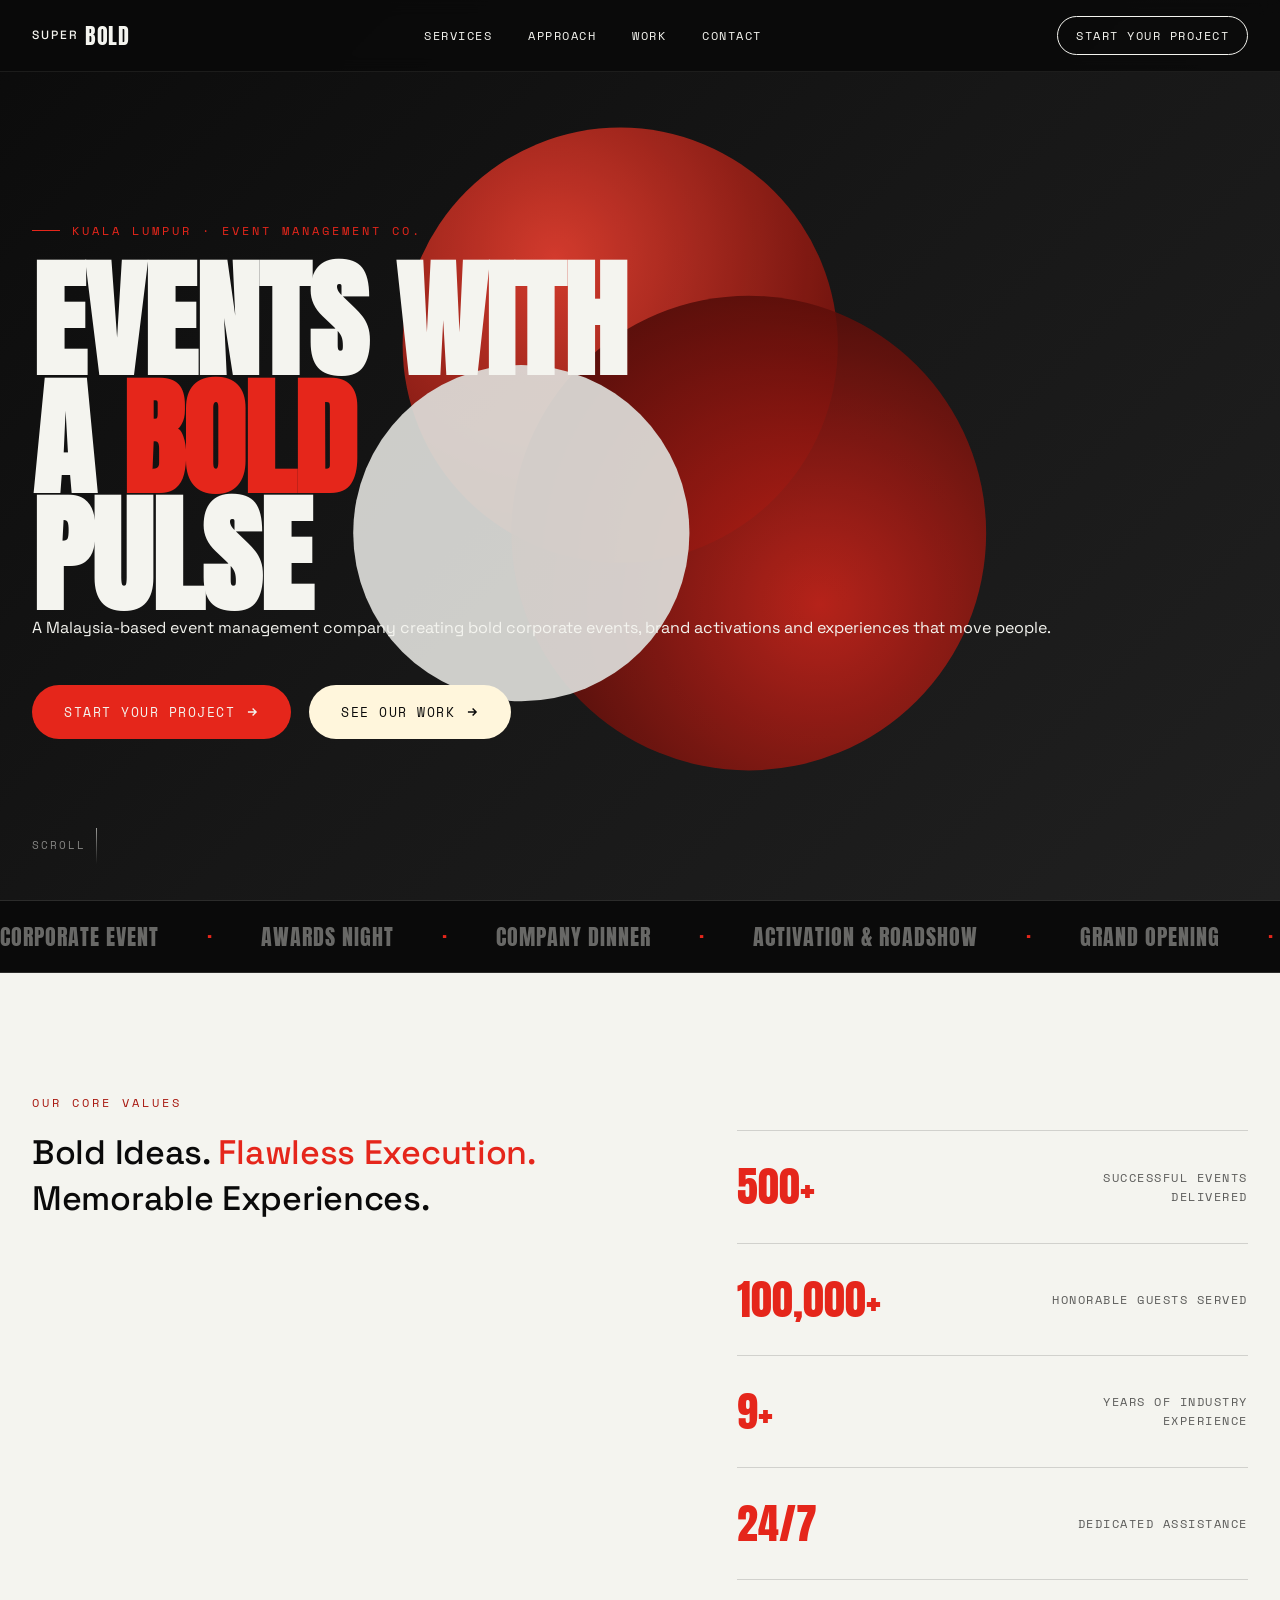
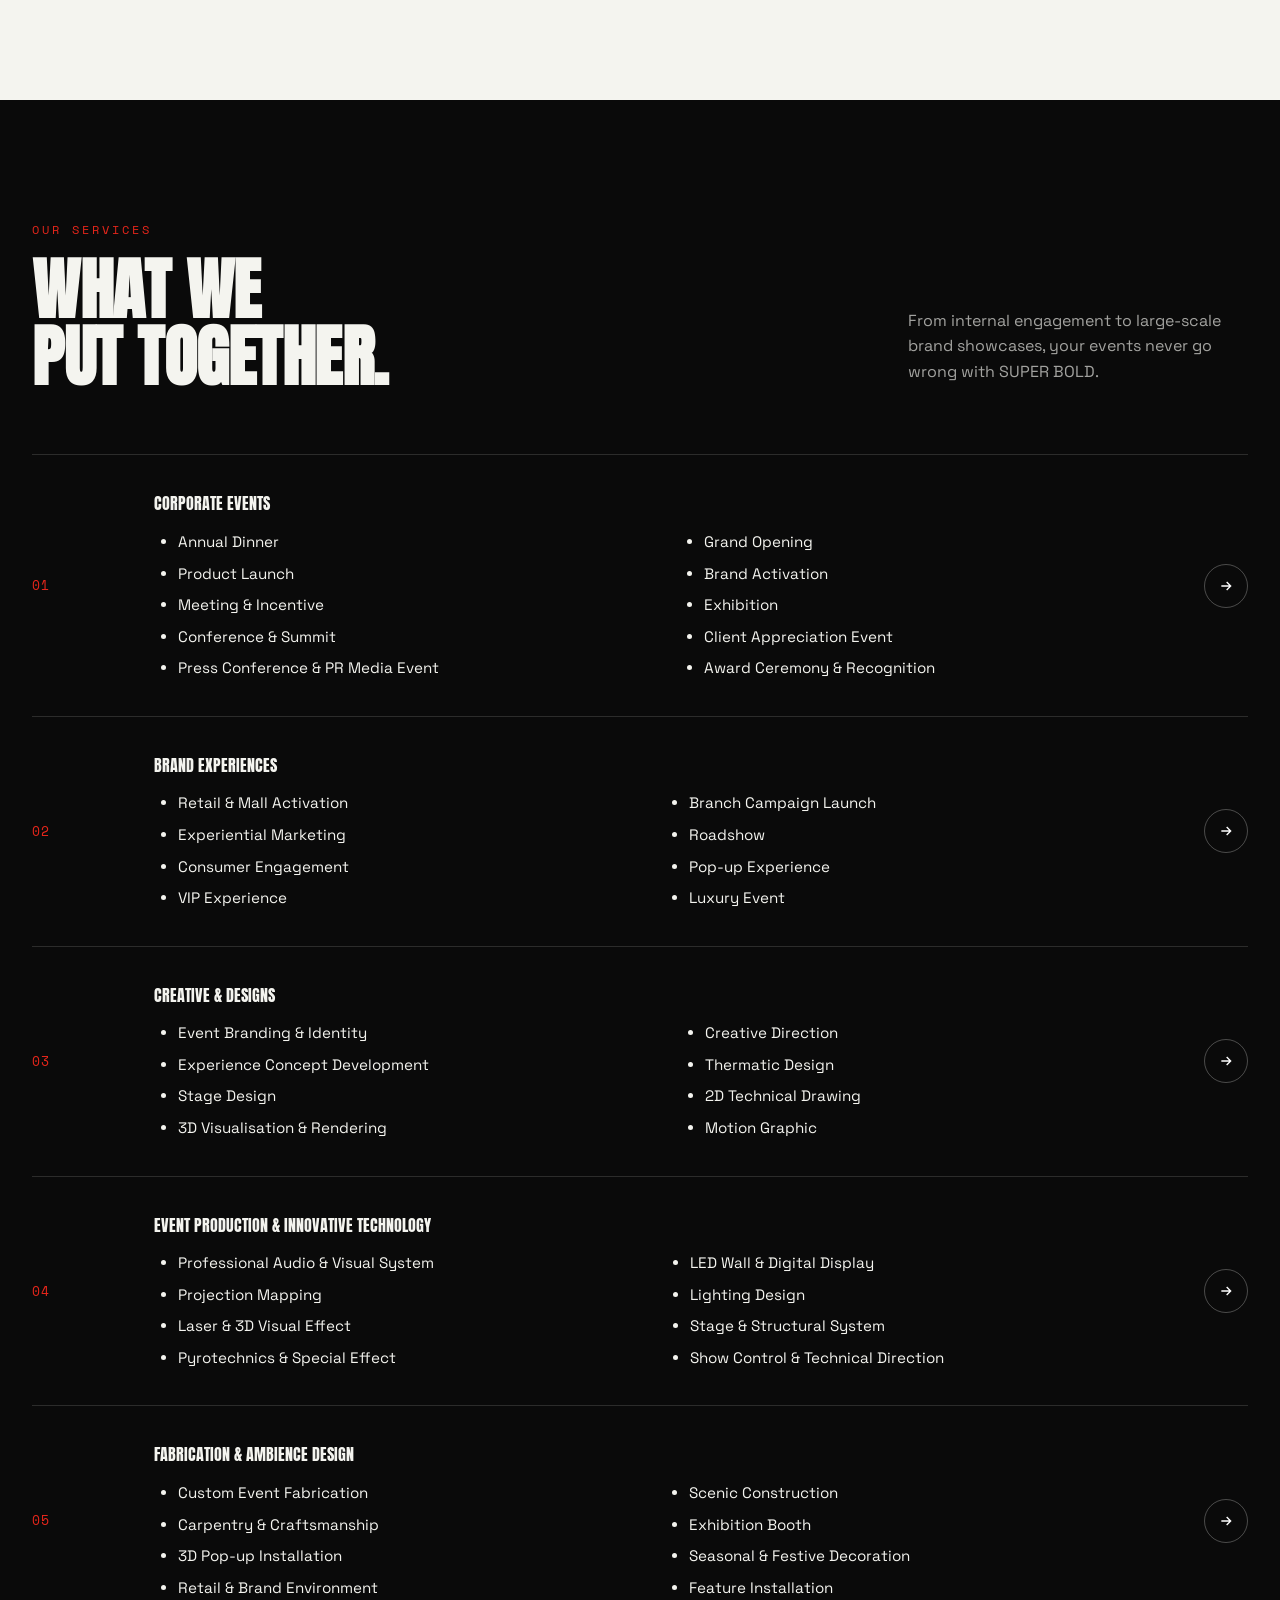
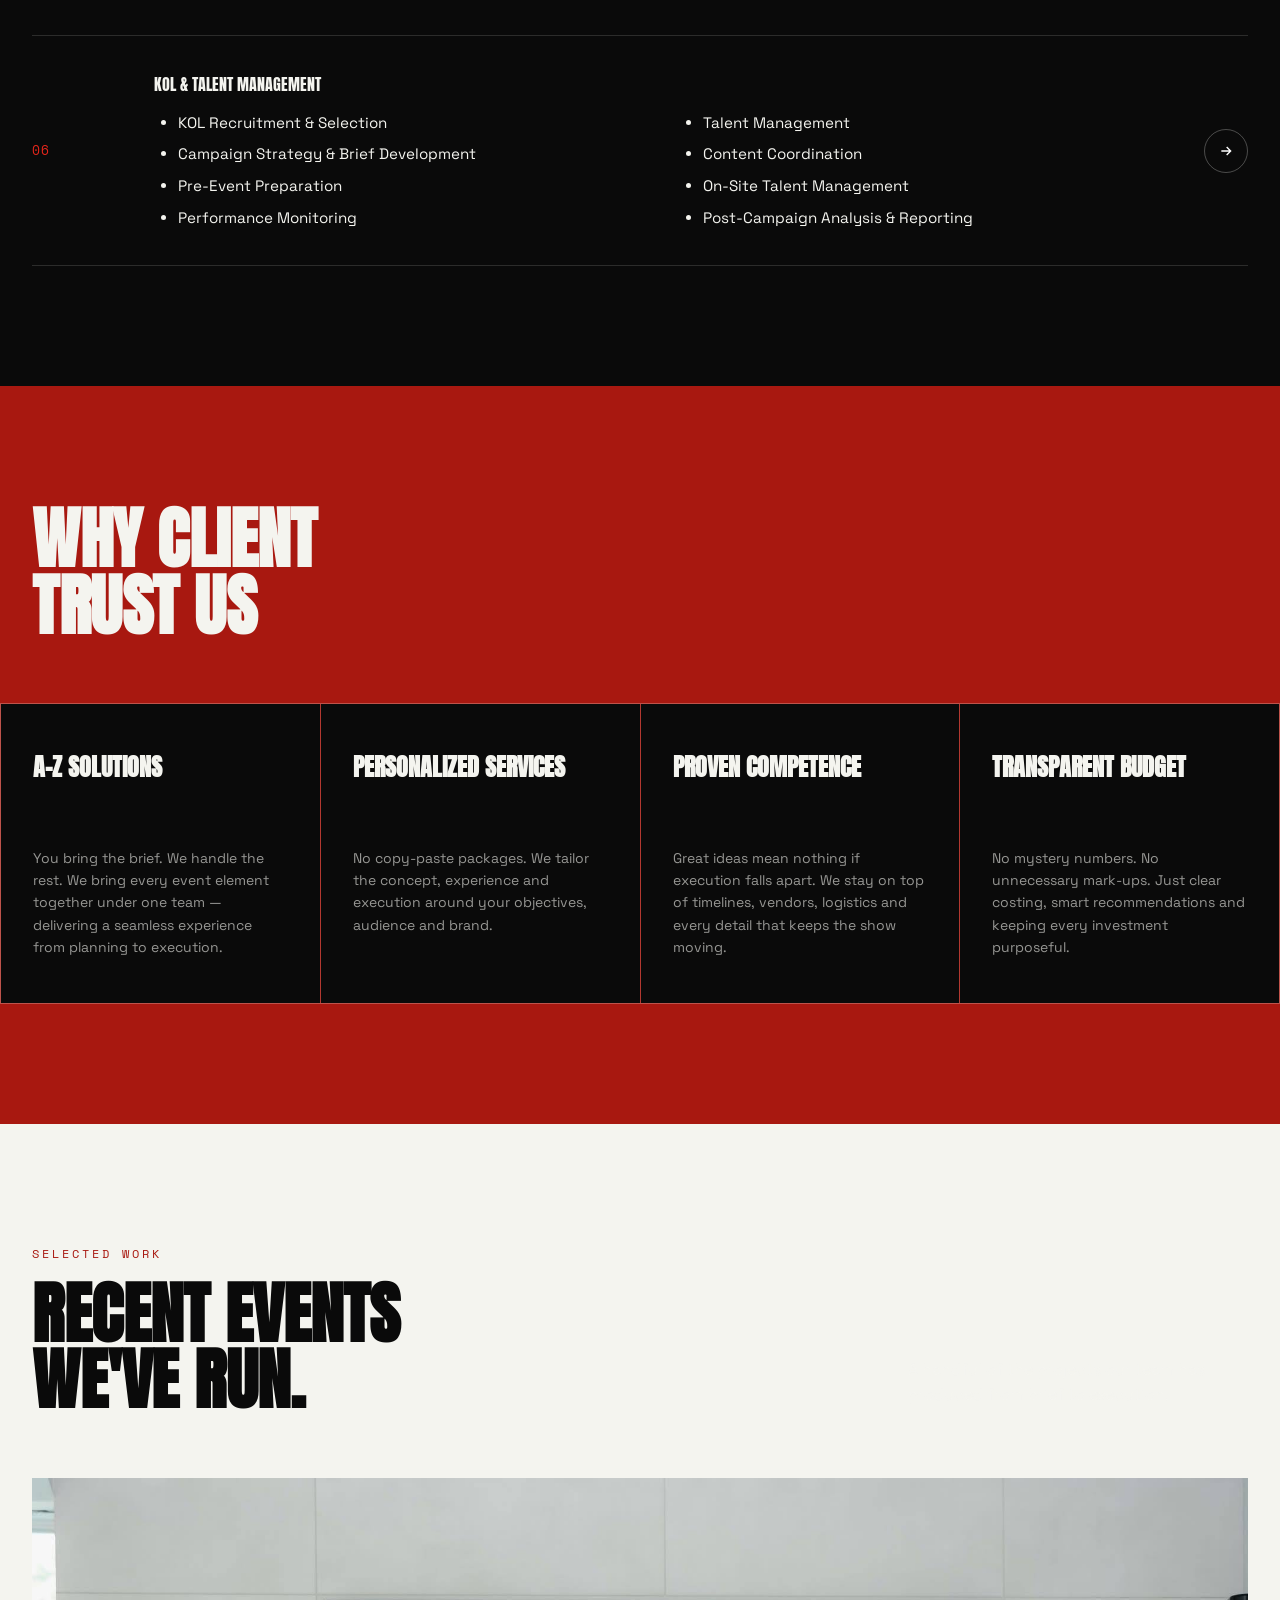
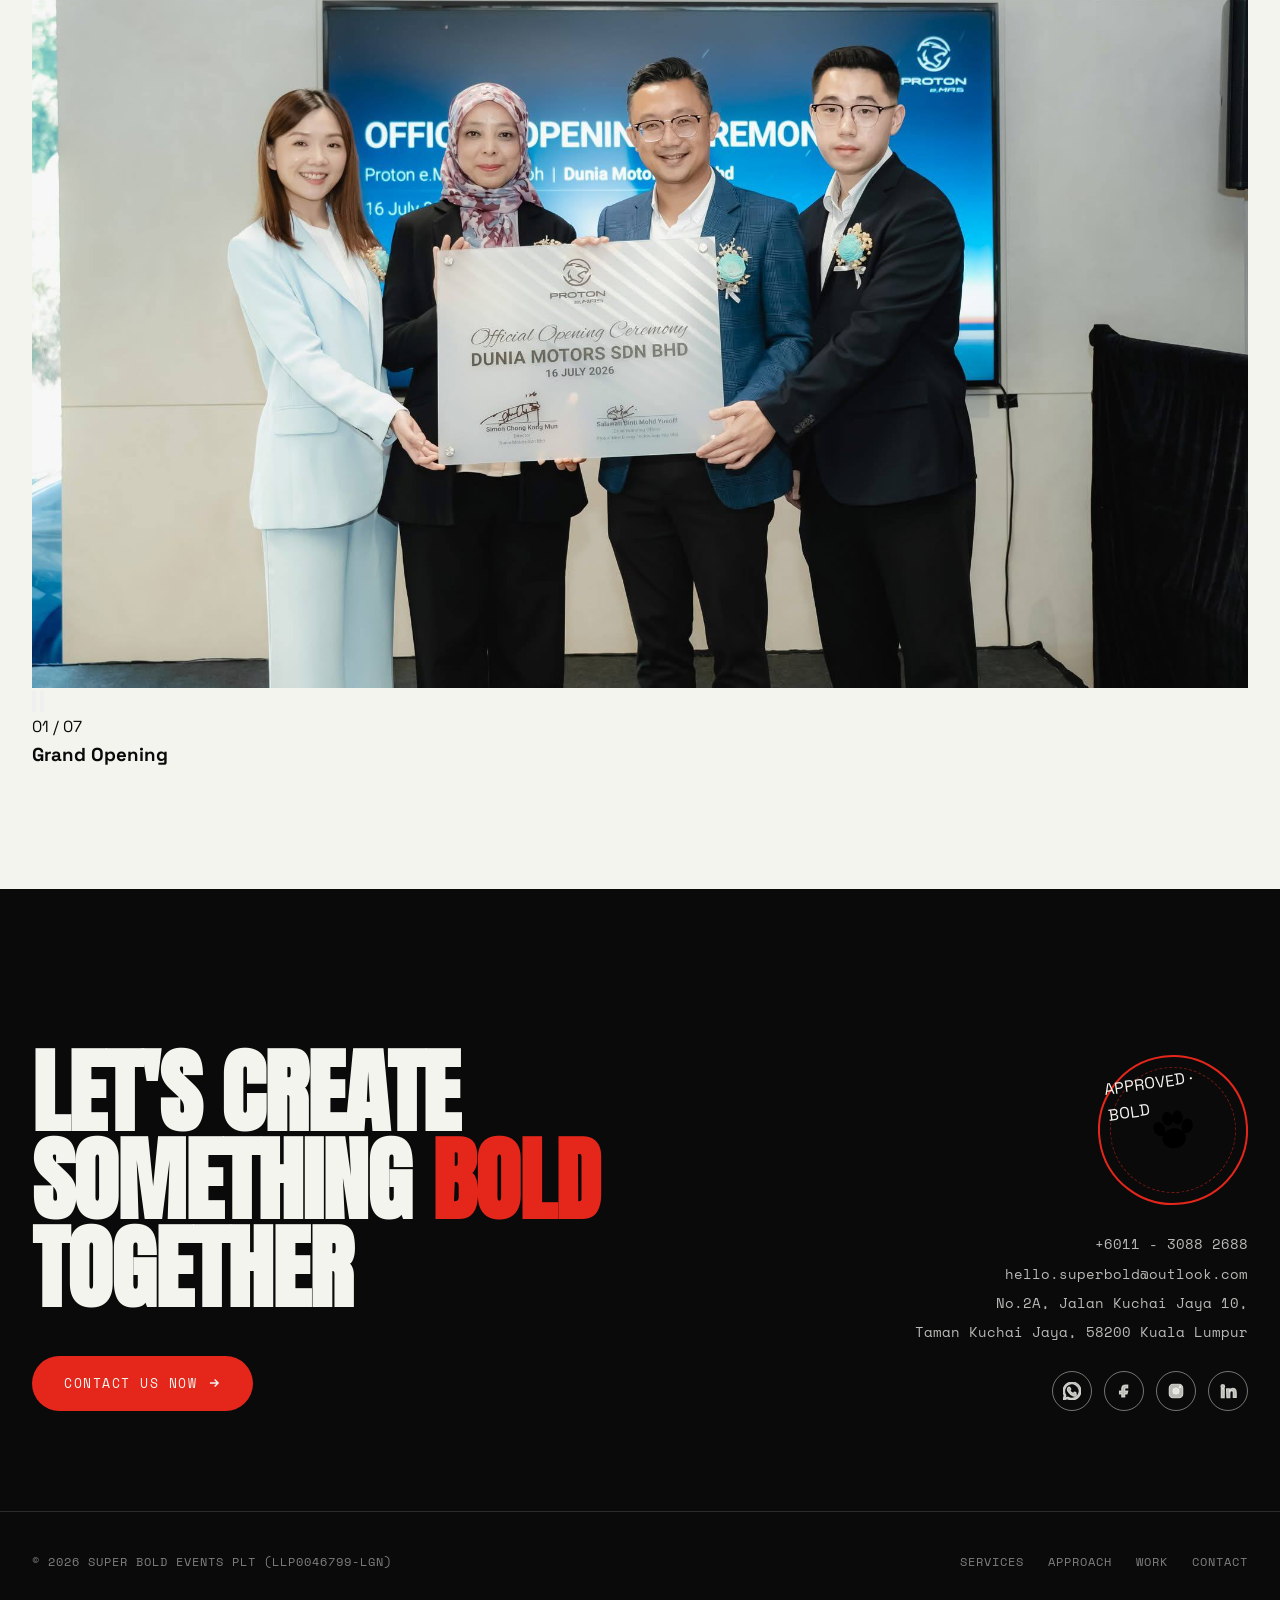
==== commit 3b482c84: "Change to event gallery Updated the work section with new gallery elements and improved descriptions" ====
--- a/index.html
+++ b/index.html
@@ -146,7 +146,16 @@
       <div class="run-row reveal">
         <span class="run-time">01</span>
         <div>
-          <a href="services/corporate-events/" class="run-title">Corporate Events</a>
+          <a 
+            href="services/corporate-events/" 
+            class="run-title"
+            onclick="gtag('event', 'service_click', {
+              'event_category': 'engagement', 
+              'event_label': 'corporate_events'
+            });"
+          >
+            Corporate Events
+          </a>
           <ul class="run-points">
             <li>Annual Dinner</li>
             <li>Grand Opening</li>
@@ -282,33 +291,71 @@
   </div>
 </section>
 
-<!-- WORK -->
+<!-- WORK / GALLERY -->
 <section class="work" id="work">
   <div class="wrap">
+
     <div class="section-head">
       <div>
         <span class="eyebrow reveal">Selected work</span>
         <h2 class="reveal">Recent events<br>we've run.</h2>
       </div>
-      <p class="reveal">A handful of the projects our team has produced start to finish.</p>
-    </div>
-
-    <div class="work-grid">
-      <div class="work-card c1 reveal">
-        <div class="backdrop">
-          <img src="images/portfolio/proton-go-202607.jpg" alt="Proton Grand Opening event by Super Bold Events">
-        </div>
-      </div>
-      <div class="work-card c2 reveal">
-        <div class="backdrop"></div>
-      </div>
-      <div class="work-card c3 reveal">
-        <div class="backdrop"></div>
-      </div>
-      <div class="work-card c4 reveal">
-        <div class="backdrop"></div>
-      </div>
-    </div>
+
+      <p class="reveal">
+        A handful of the projects our team has produced from brief to execution.
+      </p>
+    </div>
+
+    <div class="event-gallery reveal" data-gallery>
+
+      <div class="event-gallery-frame">
+
+        <div class="event-gallery-media">
+          <img
+            class="event-gallery-image is-active"
+            src="images/portfolio/proton-go-202607.jpg"
+            alt="Proton Grand Opening by Super Bold Events"
+            loading="lazy"
+          >
+        </div>
+
+        <button
+          class="gallery-arrow gallery-prev"
+          type="button"
+          aria-label="Previous event"
+        >
+          <svg viewBox="0 0 24 24" aria-hidden="true">
+            <path d="M19 12H5M11 6l-6 6 6 6"/>
+          </svg>
+        </button>
+
+        <button
+          class="gallery-arrow gallery-next"
+          type="button"
+          aria-label="Next event"
+        >
+          <svg viewBox="0 0 24 24" aria-hidden="true">
+            <path d="M5 12h14M13 6l6 6-6 6"/>
+          </svg>
+        </button>
+
+      </div>
+
+      <div class="event-gallery-meta">
+
+        <div class="event-gallery-caption">
+          <span class="event-gallery-index">01 / 07</span>
+          <h3 class="event-gallery-title">Grand Opening</h3>
+        </div>
+
+        <div class="event-gallery-progress" aria-hidden="true">
+          <span class="event-gallery-progress-bar"></span>
+        </div>
+
+      </div>
+
+    </div>
+
   </div>
 </section>
 
--- a/css/style.css
+++ b/css/style.css
@@ -414,9 +414,13 @@
     align-items:center;
     padding:36px 0;
     border-bottom:1px solid var(--line);
-    transition:background .3s ease;
-  }
-  .run-row:hover{background:rgba(229,38,27,0.05);}
+    transition:background .3s ease, padding-left .3s ease;
+    cursor:pointer;
+  }
+  .run-row:hover{
+    background:rgba(229,38,27,0.05);
+    padding-left:12px;
+  }
   .run-time{
     font-family:var(--mono);
     font-size:13px;
@@ -428,6 +432,7 @@
     text-transform:uppercase;
     text-decoration:none;
     color:inherit;
+    cursor:pointer;
   }
   .run-title:hover{
     color:var(--red);
@@ -787,3 +792,28 @@
   .service-page .mobile-menu a:hover{
     color:var(--red);
   }
+
+  .service-breadcrumb{
+    display:flex;
+    align-items:center;
+    gap:10px;
+    margin-bottom:28px;
+
+    font-family:var(--mono);
+    font-size:12px;
+    text-transform:uppercase;
+    letter-spacing:3px;
+  }
+
+  .service-breadcrumb a{
+    color:var(--red);
+    text-decoration:none;
+  }
+
+  .service-breadcrumb a:hover{
+    text-decoration:underline;
+  }
+
+  .service-breadcrumb span:last-child{
+    color:rgba(12,12,12,.55);
+  }
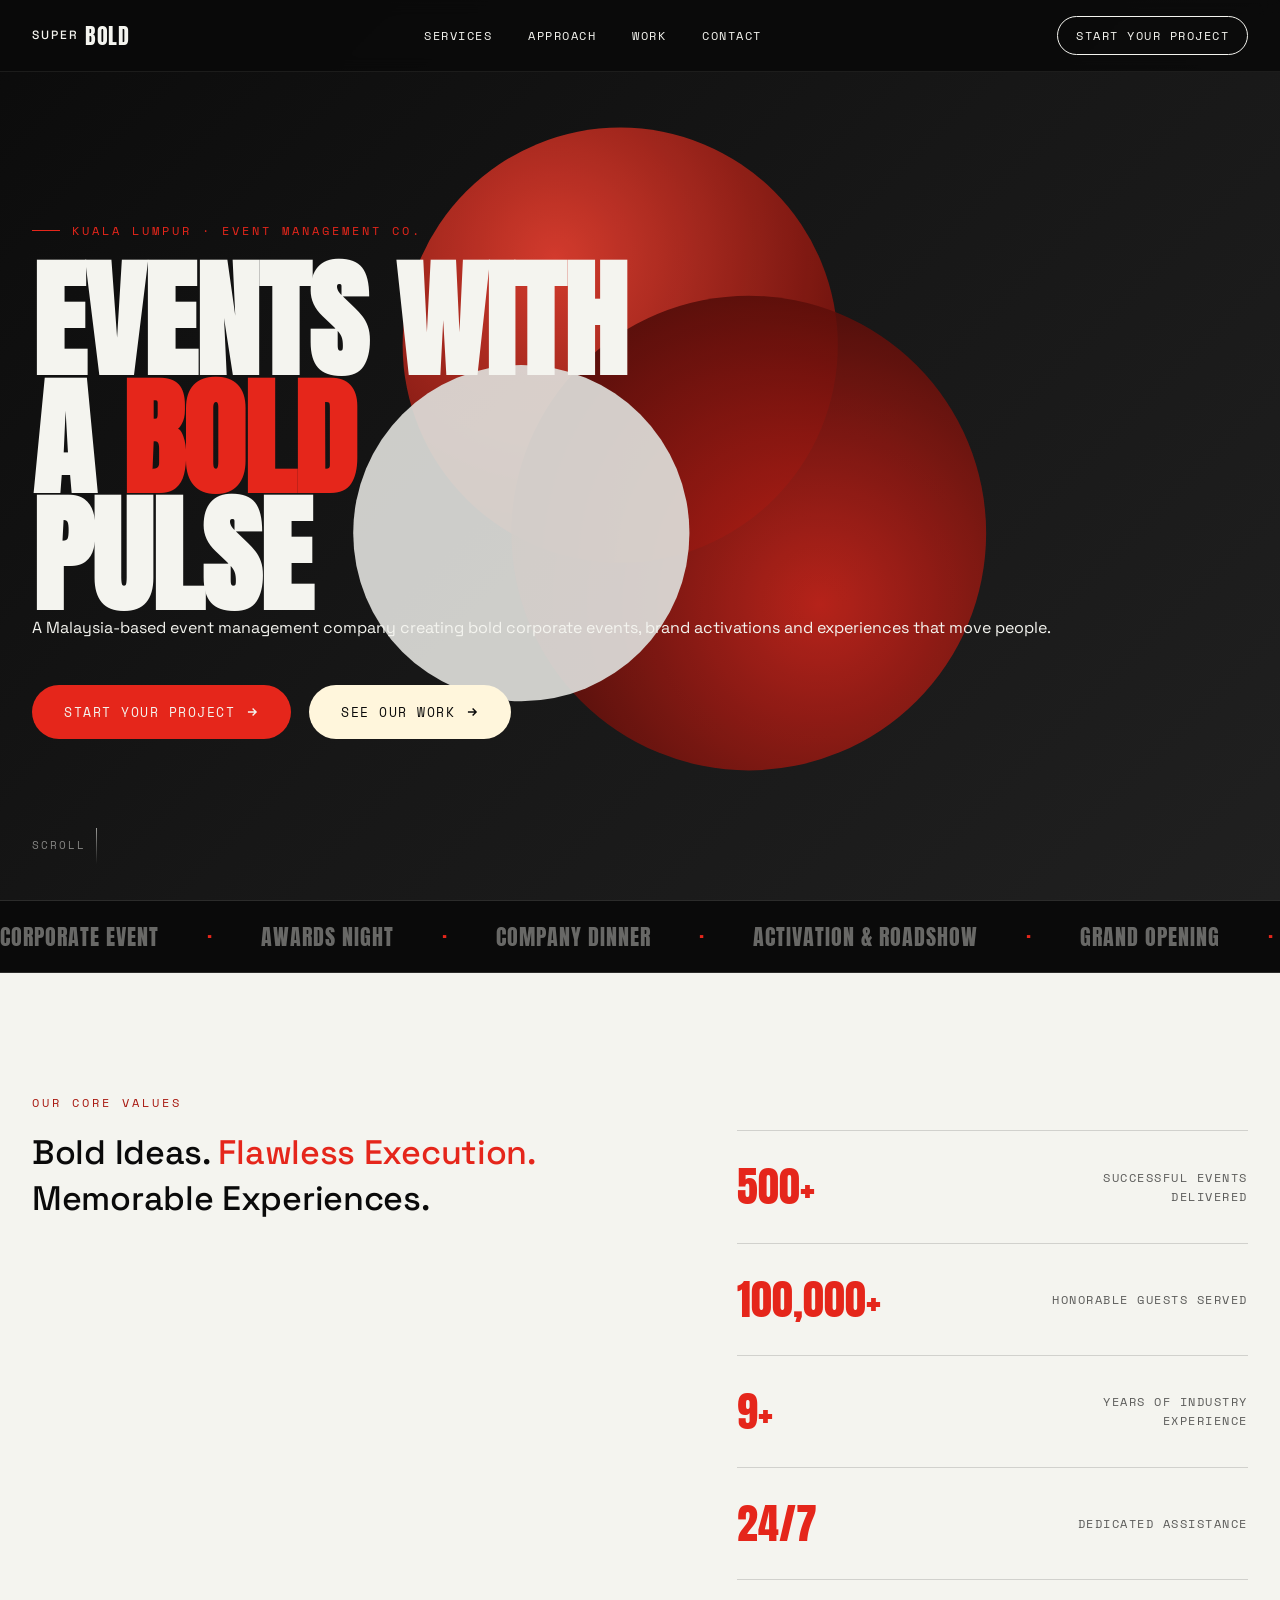
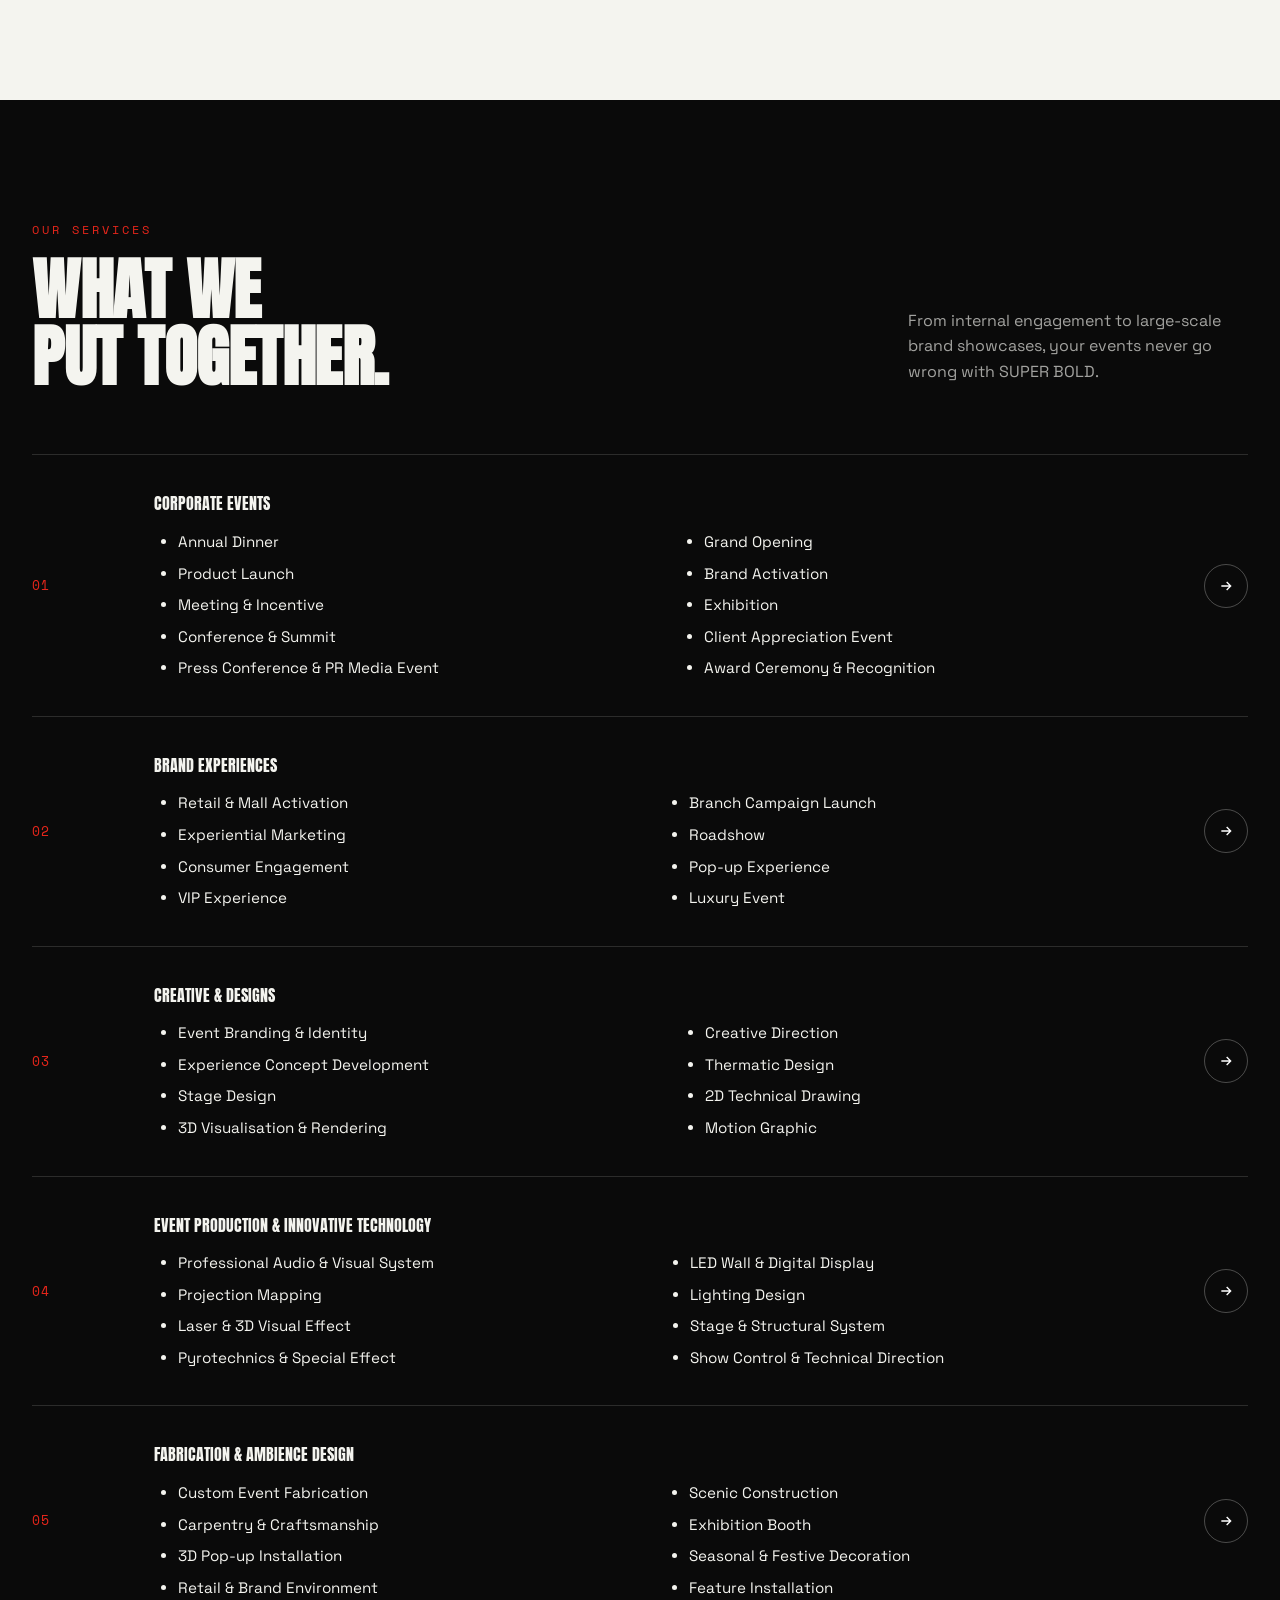
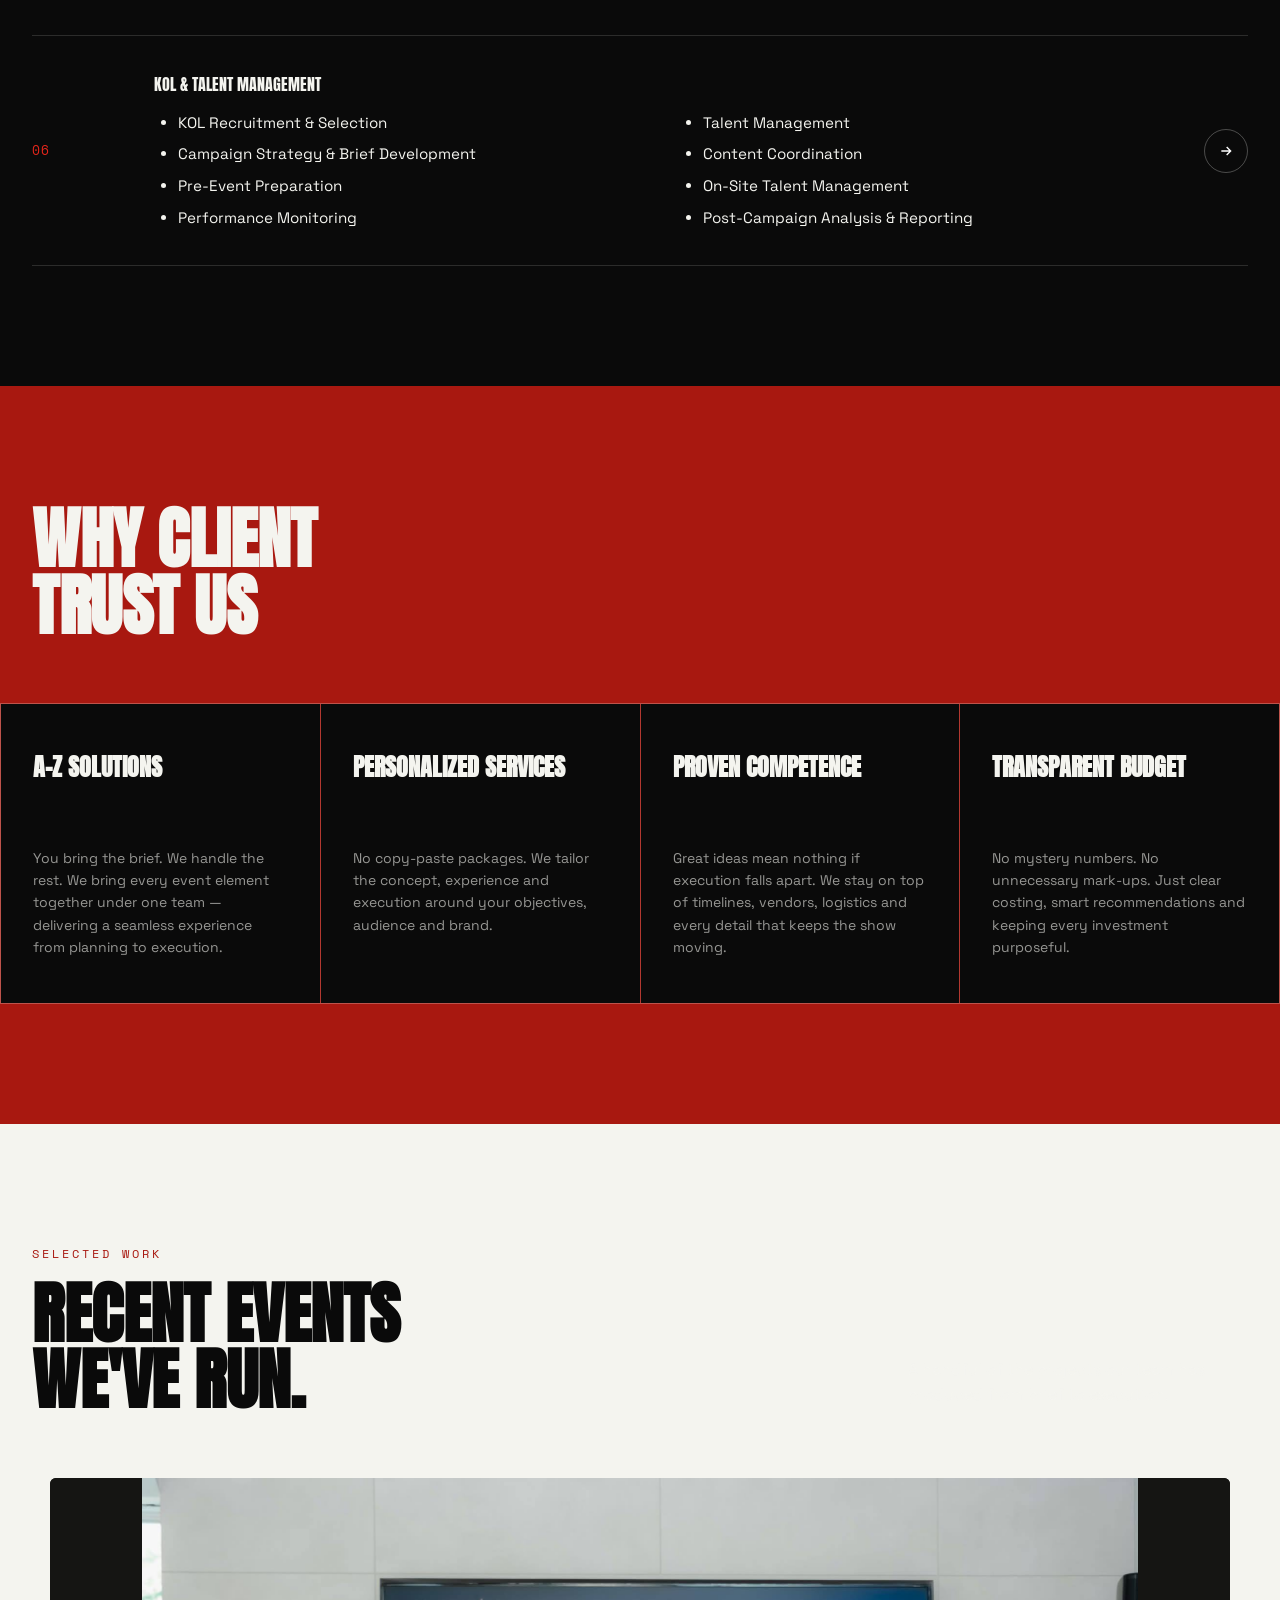
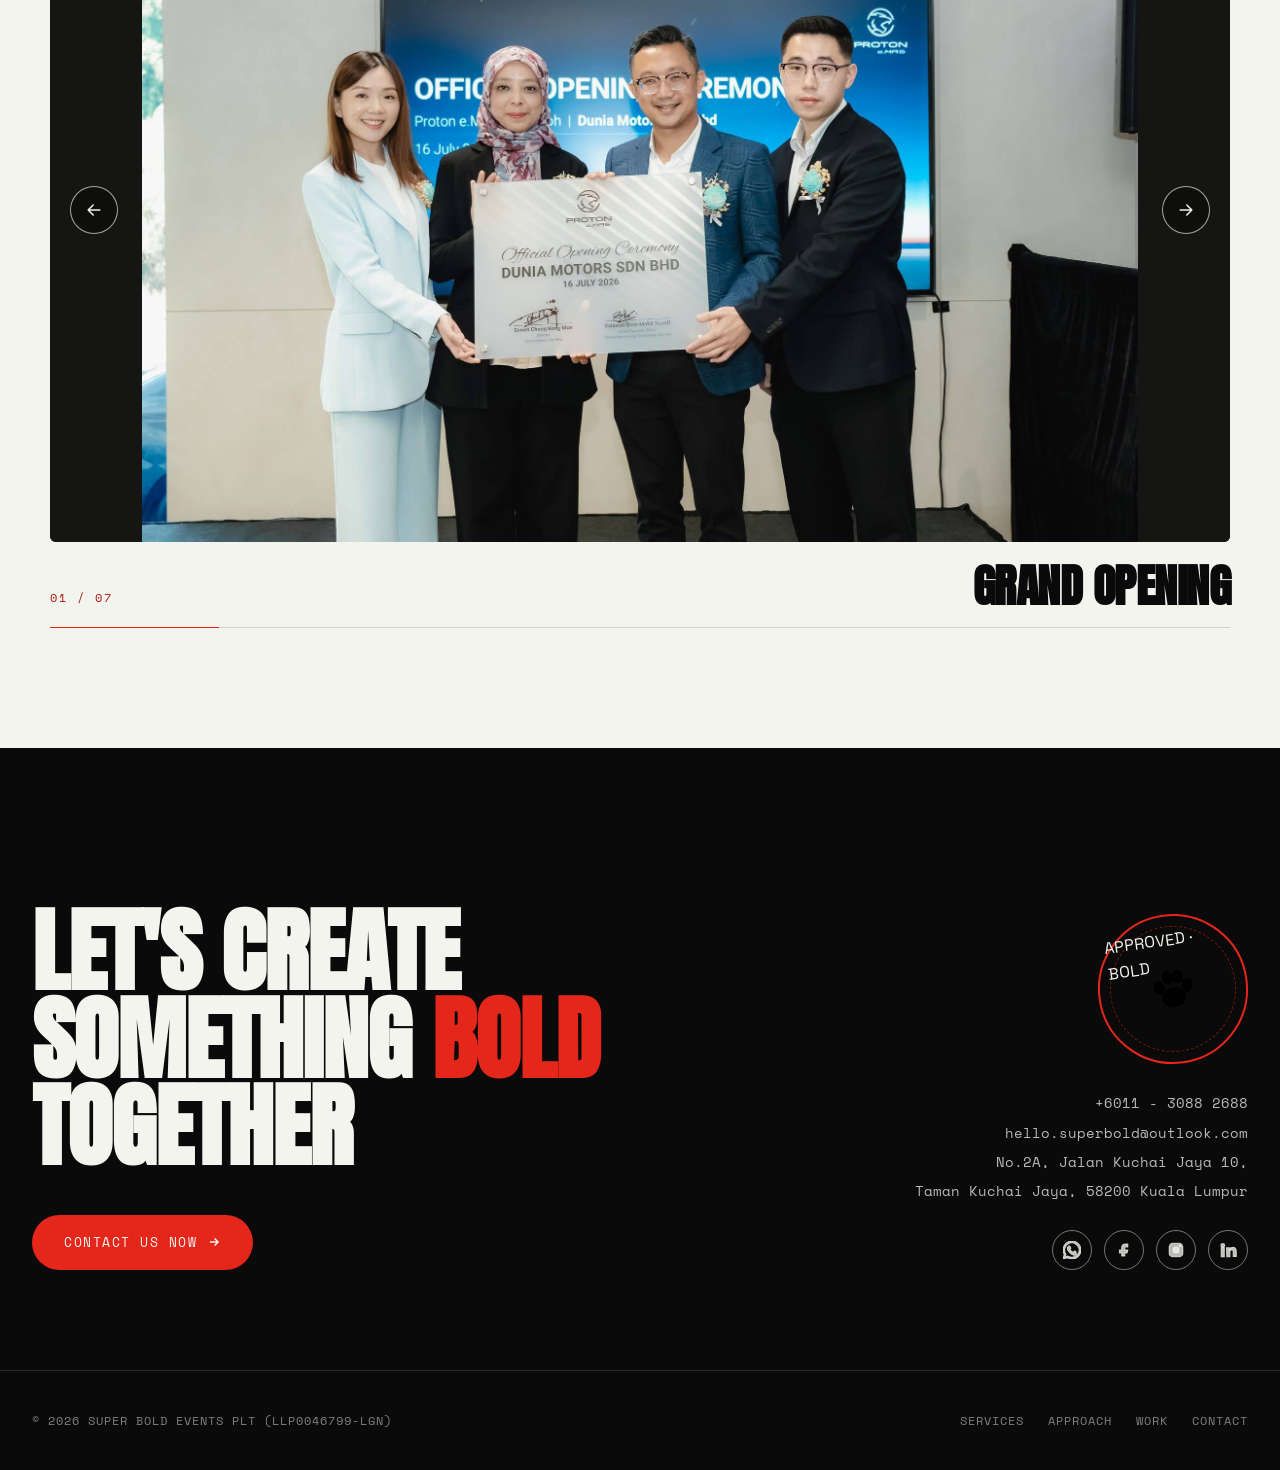
==== commit 6ee332b2: "Update image gallery" ====
--- a/index.html
+++ b/index.html
@@ -314,7 +314,7 @@
           <img
             class="event-gallery-image is-active"
             src="images/portfolio/proton-go-202607.jpg"
-            alt="Proton Grand Opening by Super Bold Events"
+            alt="Grand Opening by Super Bold Events"
             loading="lazy"
           >
         </div>
@@ -514,5 +514,162 @@
 
 <script src="js/script.js"></script>
 
+<script>
+(function () {
+  const gallery = document.querySelector('[data-gallery]');
+  if (!gallery) return;
+
+  const image = gallery.querySelector('.event-gallery-image');
+  const prevBtn = gallery.querySelector('.gallery-prev');
+  const nextBtn = gallery.querySelector('.gallery-next');
+  const indexEl = gallery.querySelector('.event-gallery-index');
+  const titleEl = gallery.querySelector('.event-gallery-title');
+  const progressBar = gallery.querySelector('.event-gallery-progress-bar');
+  const frame = gallery.querySelector('.event-gallery-frame');
+
+  const slides = [
+    {
+      src: 'images/portfolio/proton-go-202607.jpg',
+      alt: 'Proton Grand Opening by Super Bold Events',
+      title: 'Grand Opening'
+    },
+    {
+      src: 'images/portfolio/concert-stage.jpg',
+      alt: 'Live Concert by Super Bold Events',
+      title: 'Live Concert'
+    },
+    {
+      src: 'images/portfolio/corporate-dinner.jpg',
+      alt: 'Corporate Dinner by Super Bold Events',
+      title: 'Corporate Dinner'
+    },
+    {
+      src: 'images/portfolio/IP-expo.jpg',
+      alt: 'IP Expo by Super Bold Events',
+      title: 'IP Expo'
+    },
+    {
+      src: 'images/portfolio/led-man.jpg',
+      alt: 'LED Performance by Super Bold Events',
+      title: 'LED Performance'
+    },
+    {
+      src: 'images/portfolio/redbull.jpg',
+      alt: 'Red Bull Activation by Super Bold Events',
+      title: 'Red Bull Activation'
+    },
+    {
+      src: 'images/portfolio/shein.jpg',
+      alt: 'SHEIN Experience by Super Bold Events',
+      title: 'SHEIN Experience'
+    }
+  ];
+
+  let currentIndex = 0;
+  let isAnimating = false;
+  let touchStartX = 0;
+  let touchEndX = 0;
+
+  function updateGallery(nextIndex, direction) {
+    if (isAnimating || nextIndex === currentIndex) return;
+
+    isAnimating = true;
+
+    image.style.opacity = '0';
+    image.style.transform =
+      direction === 'next'
+        ? 'translateX(-28px)'
+        : 'translateX(28px)';
+
+    setTimeout(() => {
+      currentIndex = nextIndex;
+
+      const slide = slides[currentIndex];
+
+      image.src = slide.src;
+      image.alt = slide.alt;
+
+      indexEl.textContent =
+        String(currentIndex + 1).padStart(2, '0') +
+        ' / ' +
+        String(slides.length).padStart(2, '0');
+
+      titleEl.textContent = slide.title;
+
+      progressBar.style.width =
+        (((currentIndex + 1) / slides.length) * 100) + '%';
+
+      image.style.transform =
+        direction === 'next'
+          ? 'translateX(28px)'
+          : 'translateX(-28px)';
+
+      requestAnimationFrame(() => {
+        requestAnimationFrame(() => {
+          image.style.opacity = '1';
+          image.style.transform = 'translateX(0)';
+        });
+      });
+
+      setTimeout(() => {
+        isAnimating = false;
+      }, 450);
+
+      gtag('event', 'gallery_interaction', {
+        'event_category': 'engagement',
+        'event_label': direction,
+        'gallery_name': 'recent_events',
+        'gallery_index': currentIndex + 1
+      });
+
+    }, 220);
+  }
+
+  function nextSlide() {
+    const nextIndex = (currentIndex + 1) % slides.length;
+    updateGallery(nextIndex, 'next');
+  }
+
+  function previousSlide() {
+    const previousIndex =
+      (currentIndex - 1 + slides.length) % slides.length;
+
+    updateGallery(previousIndex, 'previous');
+  }
+
+  nextBtn.addEventListener('click', nextSlide);
+  prevBtn.addEventListener('click', previousSlide);
+
+  document.addEventListener('keydown', function (event) {
+    if (event.key === 'ArrowRight') {
+      nextSlide();
+    }
+
+    if (event.key === 'ArrowLeft') {
+      previousSlide();
+    }
+  });
+
+  frame.addEventListener('touchstart', function (event) {
+    touchStartX = event.changedTouches[0].screenX;
+  }, { passive: true });
+
+  frame.addEventListener('touchend', function (event) {
+    touchEndX = event.changedTouches[0].screenX;
+
+    const swipeDistance = touchEndX - touchStartX;
+
+    if (Math.abs(swipeDistance) < 50) return;
+
+    if (swipeDistance < 0) {
+      nextSlide();
+    } else {
+      previousSlide();
+    }
+  }, { passive: true });
+
+})();
+</script>
+  
 </body>
 </html>
--- a/css/style.css
+++ b/css/style.css
@@ -581,6 +581,205 @@
     .work-card.c1,.work-card.c2,.work-card.c3,.work-card.c4{grid-column:span 1; min-height:260px;}
   }
 
+  /* ===== EVENT GALLERY ===== */
+
+  .event-gallery{
+    width:100%;
+    max-width:1180px;
+    margin:0 auto;
+  }
+
+  .event-gallery-frame{
+    position:relative;
+    width:100%;
+    aspect-ratio:16 / 9;
+    background:var(--card);
+    border-radius:6px;
+    overflow:hidden;
+    touch-action:pan-y;
+  }
+
+  .event-gallery-media{
+    position:absolute;
+    inset:0;
+    display:flex;
+    align-items:center;
+    justify-content:center;
+    background:var(--card);
+  }
+
+  .event-gallery-image{
+    width:100%;
+    height:100%;
+    display:block;
+    object-fit:contain;
+    object-position:center;
+
+    opacity:0;
+    transform:translateX(28px);
+    transition:
+      opacity .45s ease,
+      transform .45s ease;
+  }
+
+  .event-gallery-image.is-active{
+    opacity:1;
+    transform:translateX(0);
+  }
+
+  .gallery-arrow{
+    position:absolute;
+    top:50%;
+    transform:translateY(-50%);
+
+    width:48px;
+    height:48px;
+
+    display:flex;
+    align-items:center;
+    justify-content:center;
+
+    border:1px solid rgba(244,244,239,.65);
+    border-radius:50%;
+
+    background:rgba(10,10,10,.55);
+    color:var(--paper);
+
+    backdrop-filter:blur(6px);
+    -webkit-backdrop-filter:blur(6px);
+
+    cursor:pointer;
+    z-index:3;
+
+    transition:
+      background .25s ease,
+      border-color .25s ease,
+      transform .25s ease;
+  }
+
+  .gallery-arrow svg{
+    width:20px;
+    height:20px;
+    fill:none;
+    stroke:currentColor;
+    stroke-width:1.8;
+    stroke-linecap:round;
+    stroke-linejoin:round;
+  }
+
+  .gallery-prev{
+    left:20px;
+  }
+
+  .gallery-next{
+    right:20px;
+  }
+
+  .gallery-arrow:hover{
+    background:var(--red);
+    border-color:var(--red);
+  }
+
+  .gallery-prev:hover{
+    transform:translateY(-50%) translateX(-2px);
+  }
+
+  .gallery-next:hover{
+    transform:translateY(-50%) translateX(2px);
+  }
+
+  .event-gallery-meta{
+    margin-top:22px;
+  }
+
+  .event-gallery-caption{
+    display:flex;
+    align-items:flex-end;
+    justify-content:space-between;
+    gap:24px;
+  }
+
+  .event-gallery-index{
+    font-family:var(--mono);
+    font-size:12px;
+    text-transform:uppercase;
+    letter-spacing:2px;
+    color:var(--red-deep);
+  }
+
+  .event-gallery-title{
+    margin:0;
+    font-family:var(--display);
+    font-size:clamp(28px,3.6vw,48px);
+    line-height:.95;
+    text-transform:uppercase;
+    letter-spacing:-.5px;
+    color:var(--black);
+  }
+
+  .event-gallery-progress{
+    width:100%;
+    height:1px;
+    margin-top:20px;
+    background:rgba(10,10,10,.15);
+    overflow:hidden;
+  }
+
+  .event-gallery-progress-bar{
+    display:block;
+    width:14.2857%;
+    height:100%;
+    background:var(--red);
+    transition:width .45s ease;
+  }
+
+  @media (max-width:700px){
+
+    .event-gallery-frame{
+      aspect-ratio:4 / 3;
+      border-radius:4px;
+    }
+
+    .gallery-arrow{
+      width:42px;
+      height:42px;
+    }
+
+    .gallery-prev{
+      left:12px;
+    }
+
+    .gallery-next{
+      right:12px;
+    }
+
+    .event-gallery-caption{
+      display:block;
+    }
+
+    .event-gallery-index{
+      display:block;
+      margin-bottom:10px;
+    }
+
+    .event-gallery-title{
+      font-size:36px;
+    }
+
+    .event-gallery-progress{
+      margin-top:18px;
+    }
+  }
+
+  @media (prefers-reduced-motion: reduce){
+
+    .event-gallery-image,
+    .gallery-arrow,
+    .event-gallery-progress-bar{
+      transition:none;
+    }
+  }
+
   /* ===== CONTACT / CTA ===== */
   .contact{
     background:var(--black);
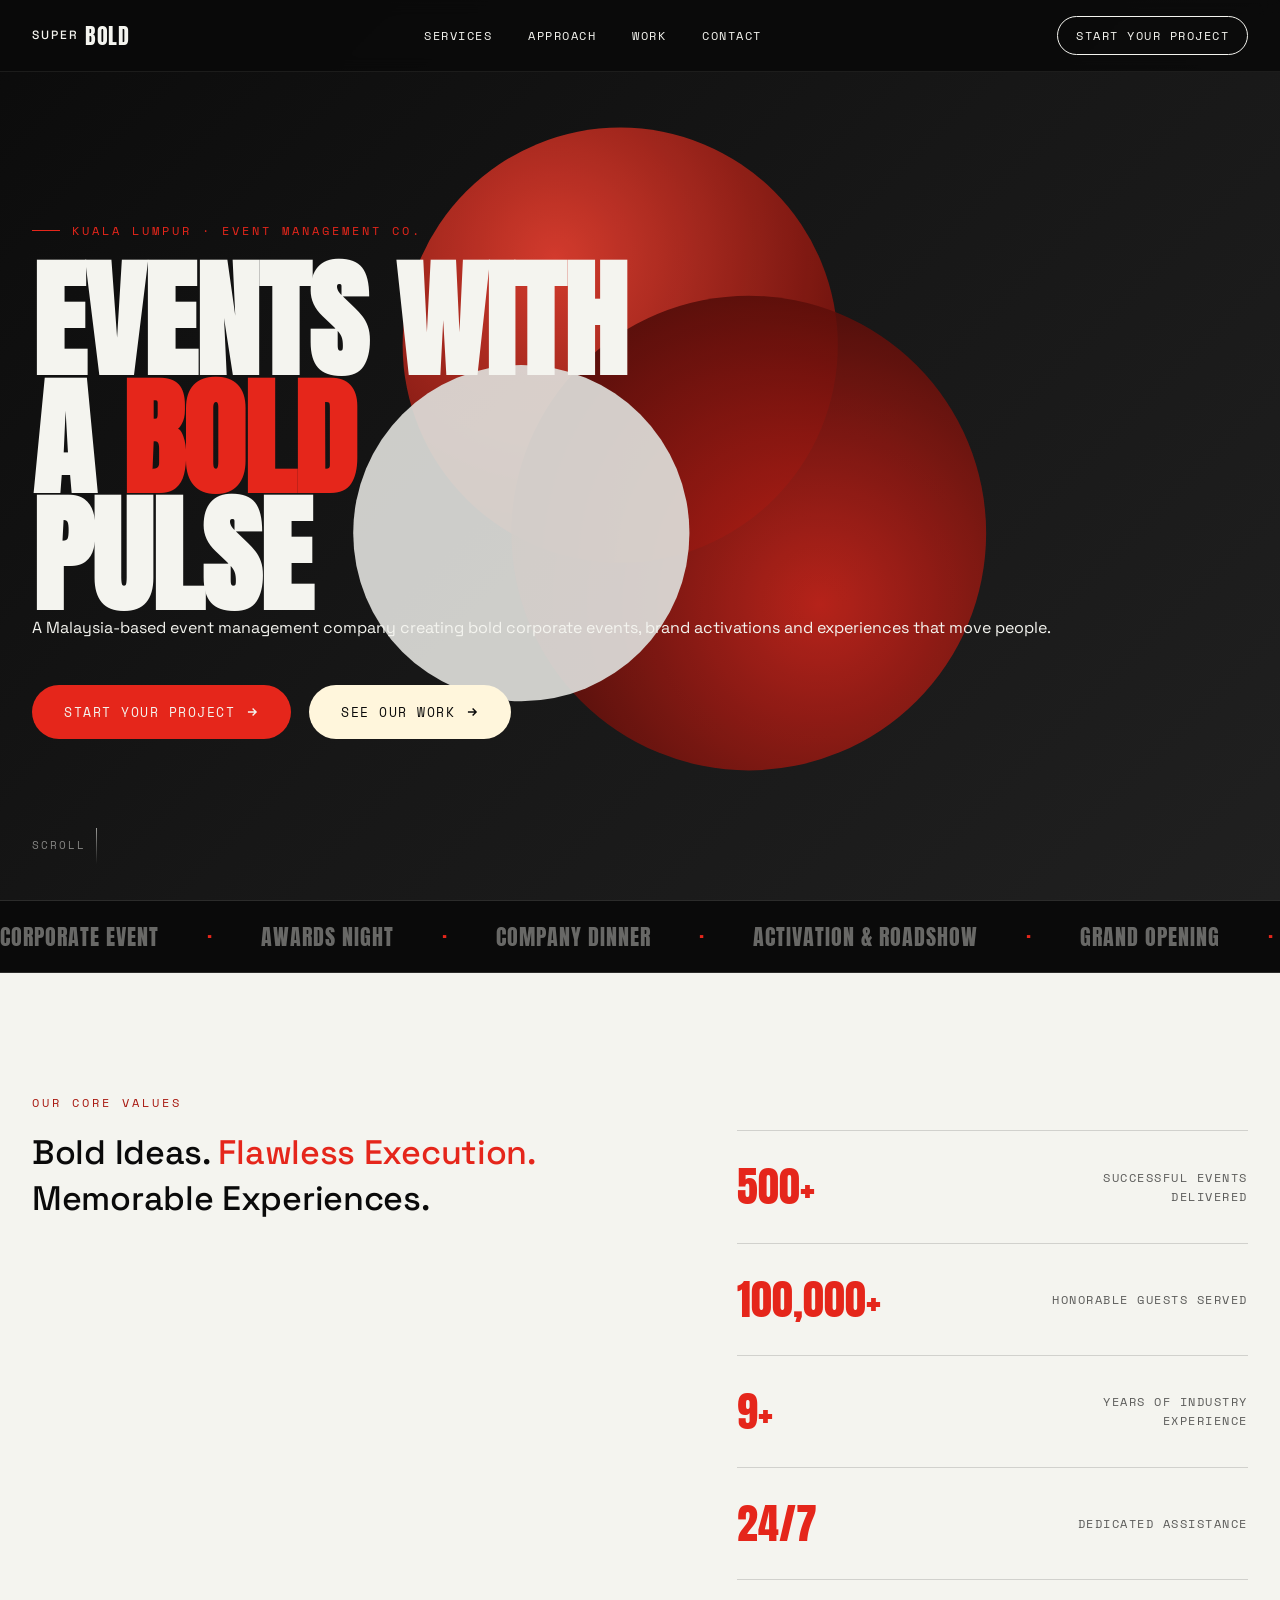
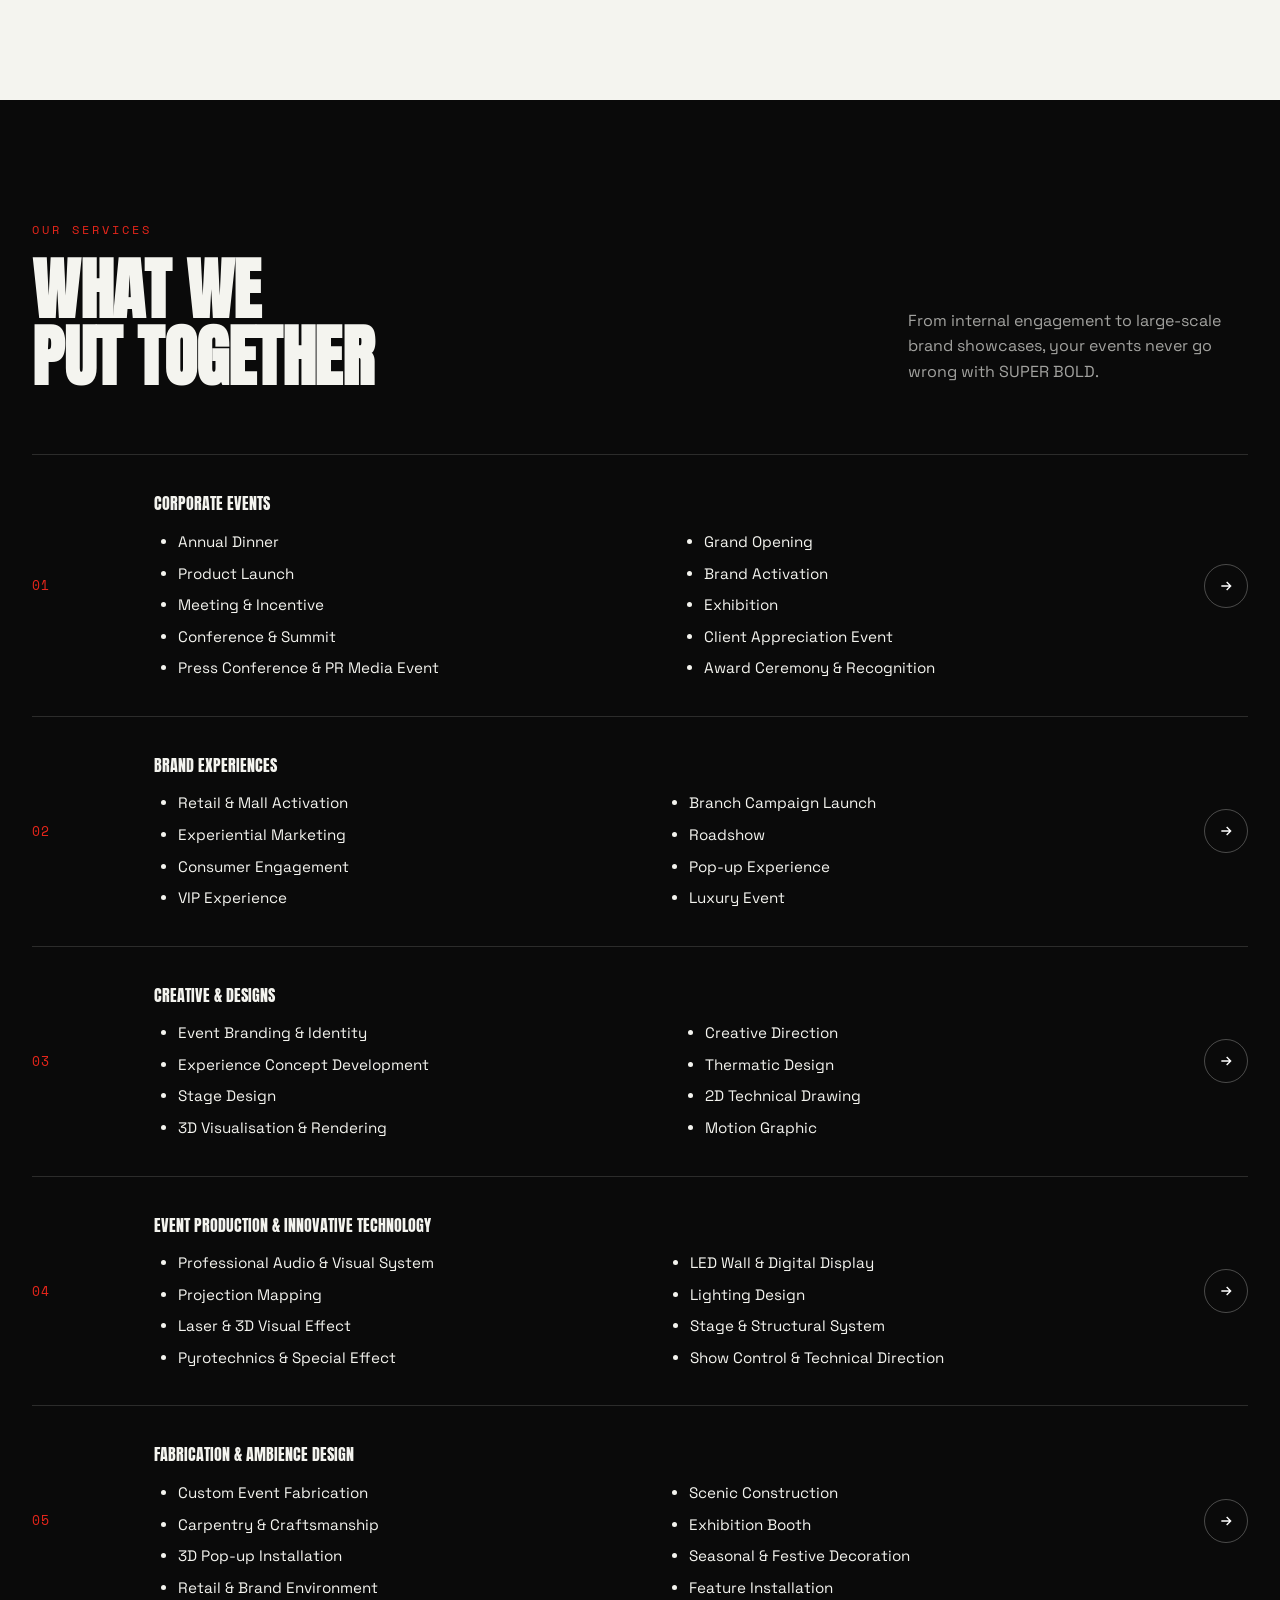
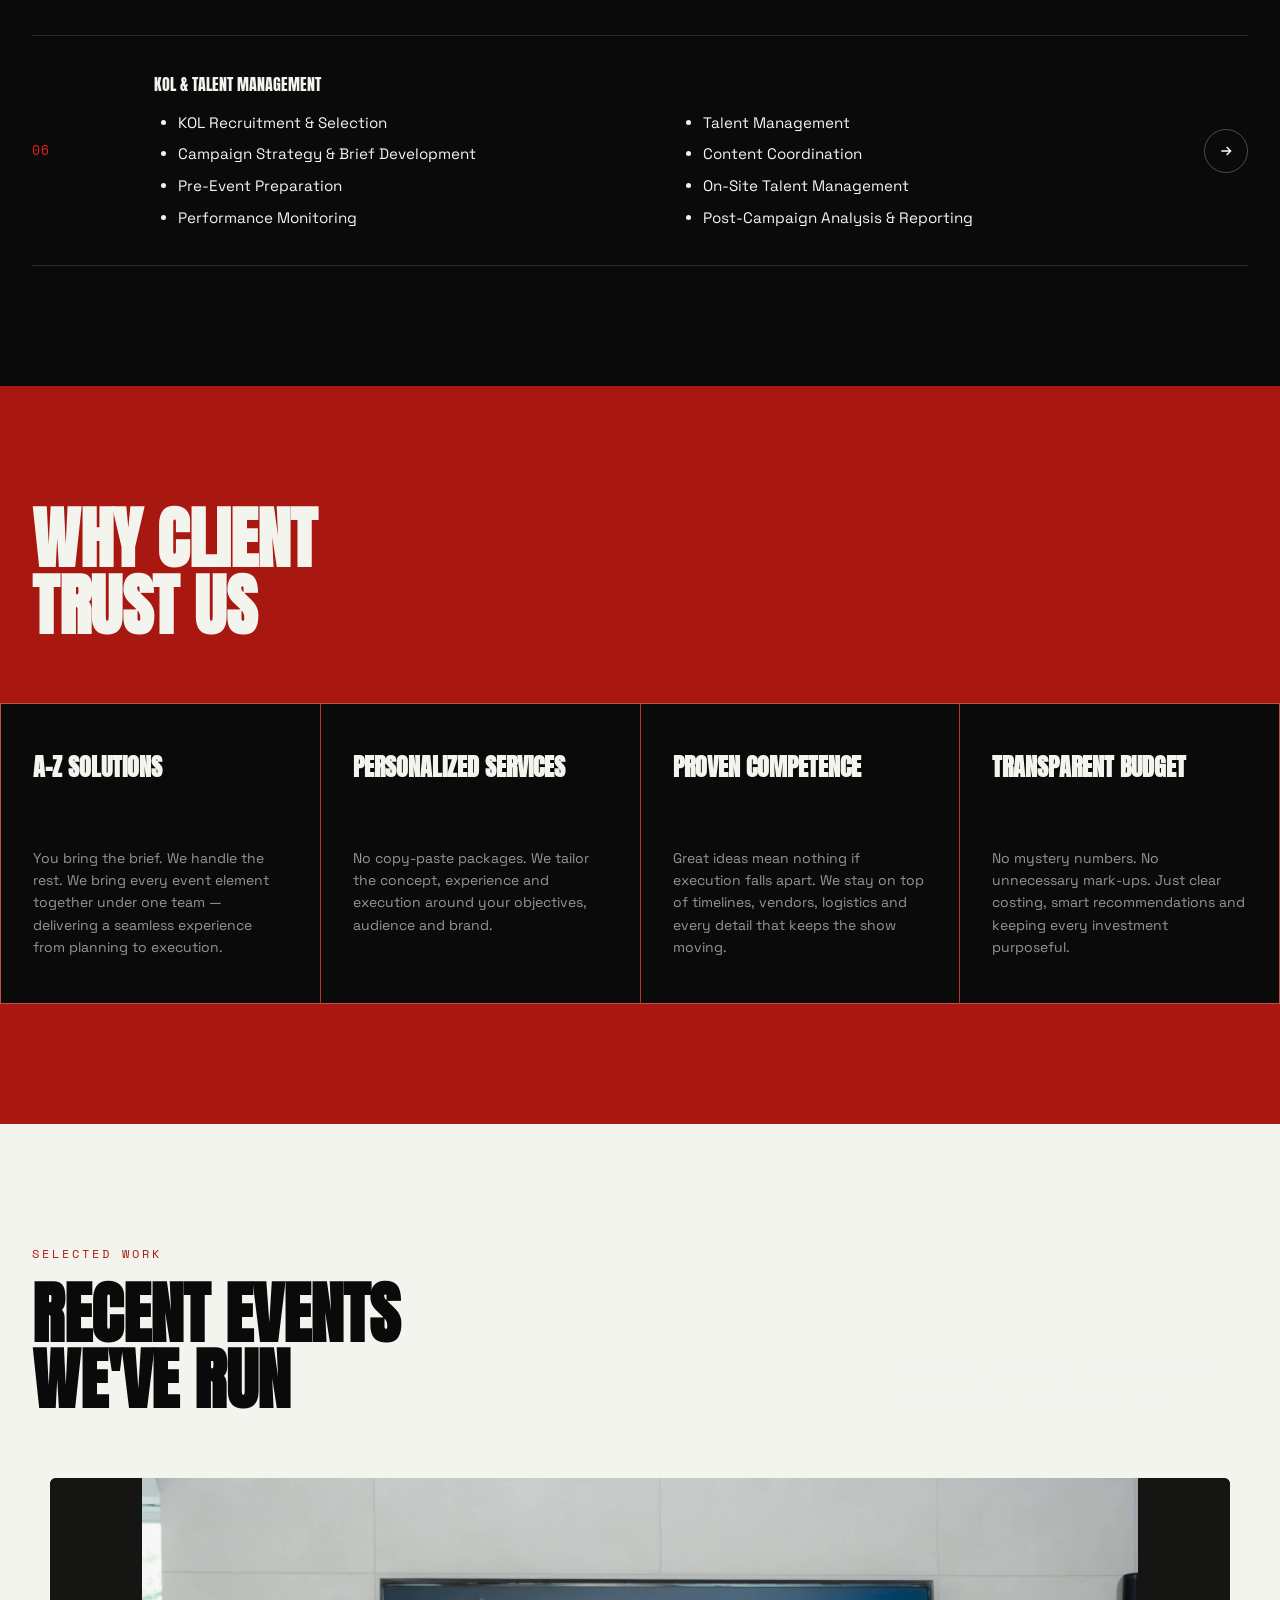
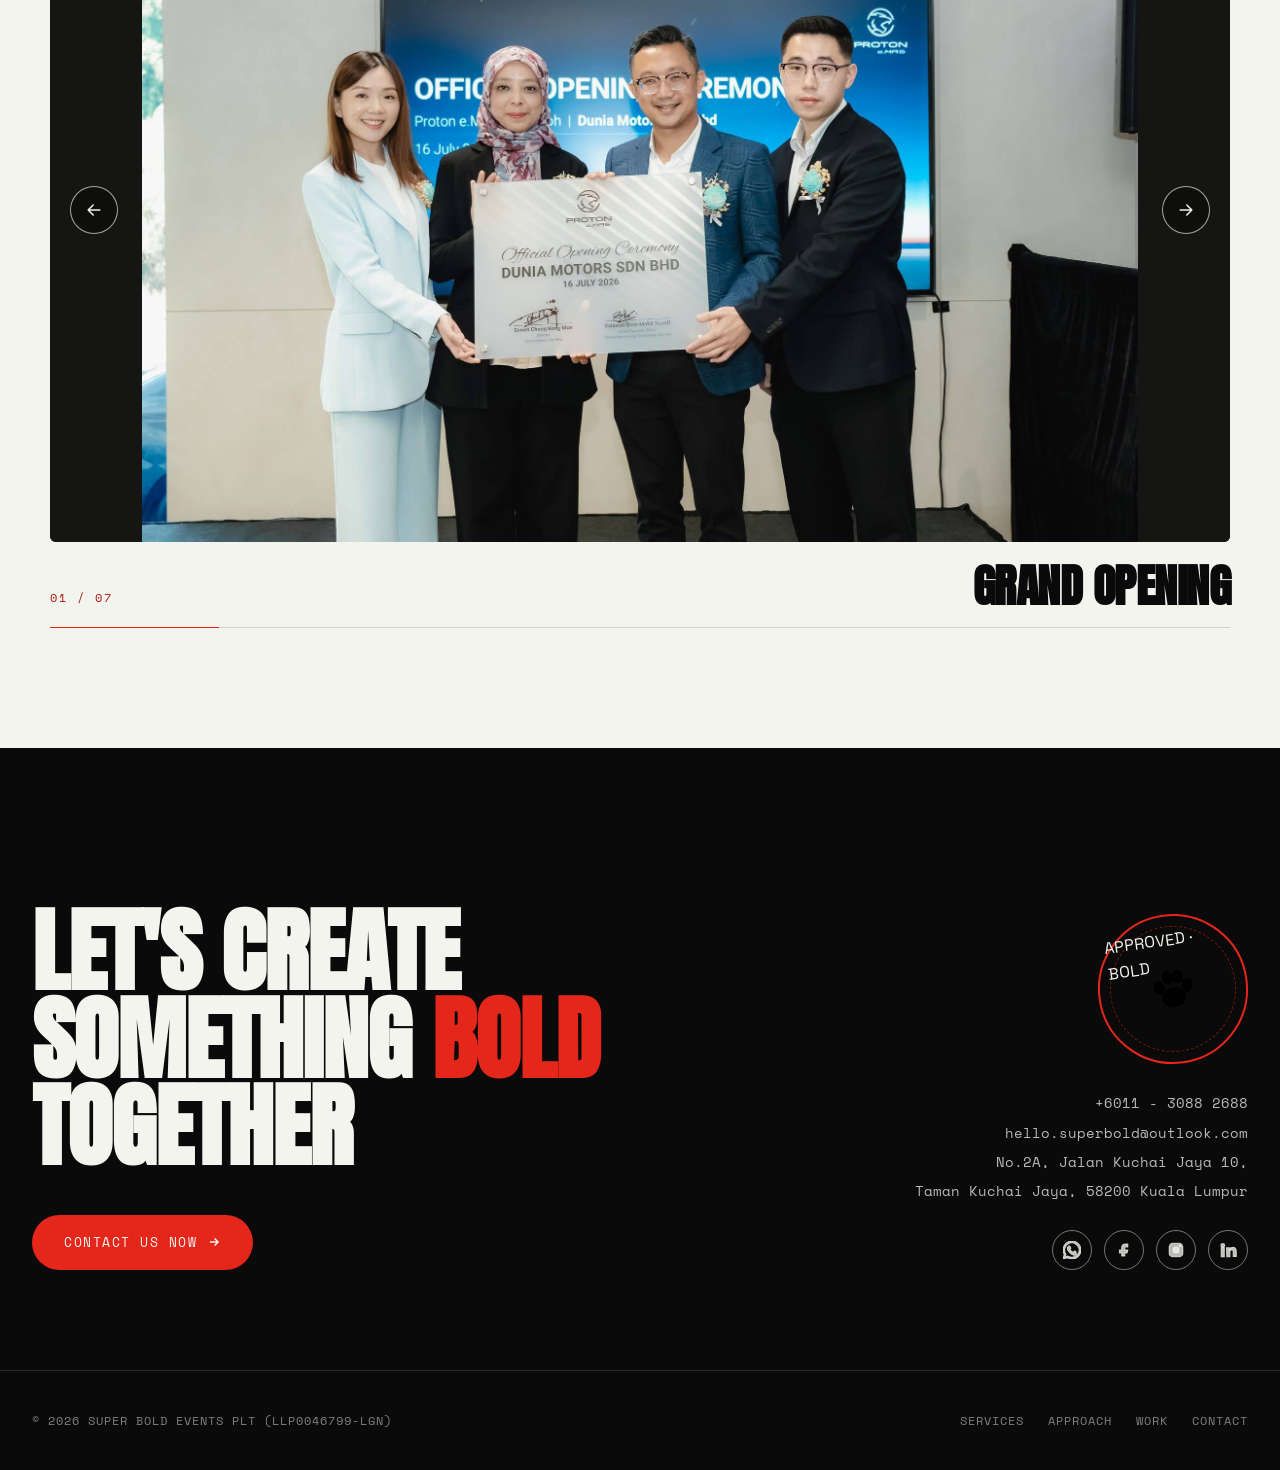
==== commit a687d5de: "Revise gallery" ====
--- a/index.html
+++ b/index.html
@@ -137,7 +137,7 @@
     <div class="section-head">
       <div>
         <span class="eyebrow reveal">Our Services</span>
-        <h2 class="reveal">What we<br>put together.</h2>
+        <h2 class="reveal">What we<br>put together</h2>
       </div>
       <p class="reveal">From internal engagement to large-scale brand showcases, your events never go wrong with SUPER BOLD.</p>
     </div>
@@ -298,7 +298,7 @@
     <div class="section-head">
       <div>
         <span class="eyebrow reveal">Selected work</span>
-        <h2 class="reveal">Recent events<br>we've run.</h2>
+        <h2 class="reveal">Recent events<br>we've run</h2>
       </div>
 
       <p class="reveal">
@@ -555,13 +555,13 @@
     },
     {
       src: 'images/portfolio/redbull.jpg',
-      alt: 'Red Bull Activation by Super Bold Events',
-      title: 'Red Bull Activation'
+      alt: 'Product Activation by Super Bold Events',
+      title: 'Product Activation'
     },
     {
       src: 'images/portfolio/shein.jpg',
-      alt: 'SHEIN Experience by Super Bold Events',
-      title: 'SHEIN Experience'
+      alt: 'Brand Experience by Super Bold Events',
+      title: 'Brand Experience'
     }
   ];
 
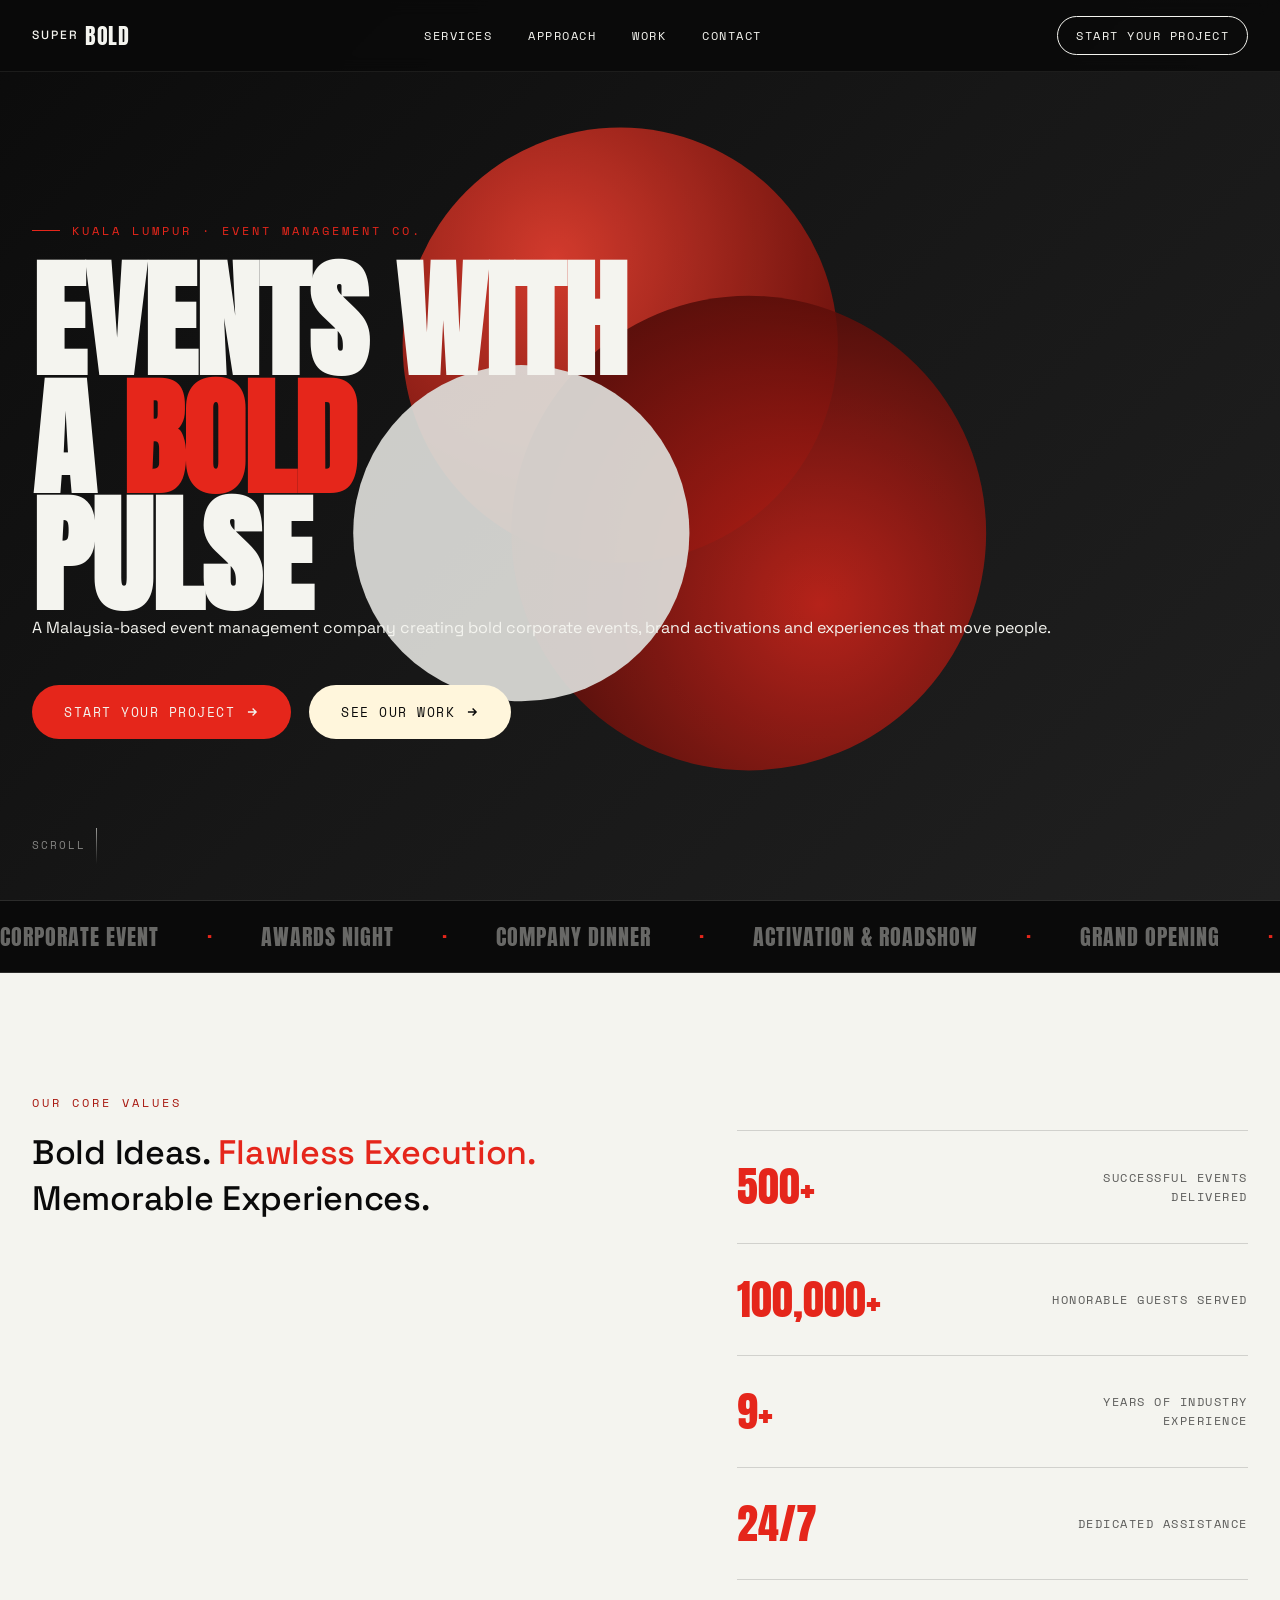
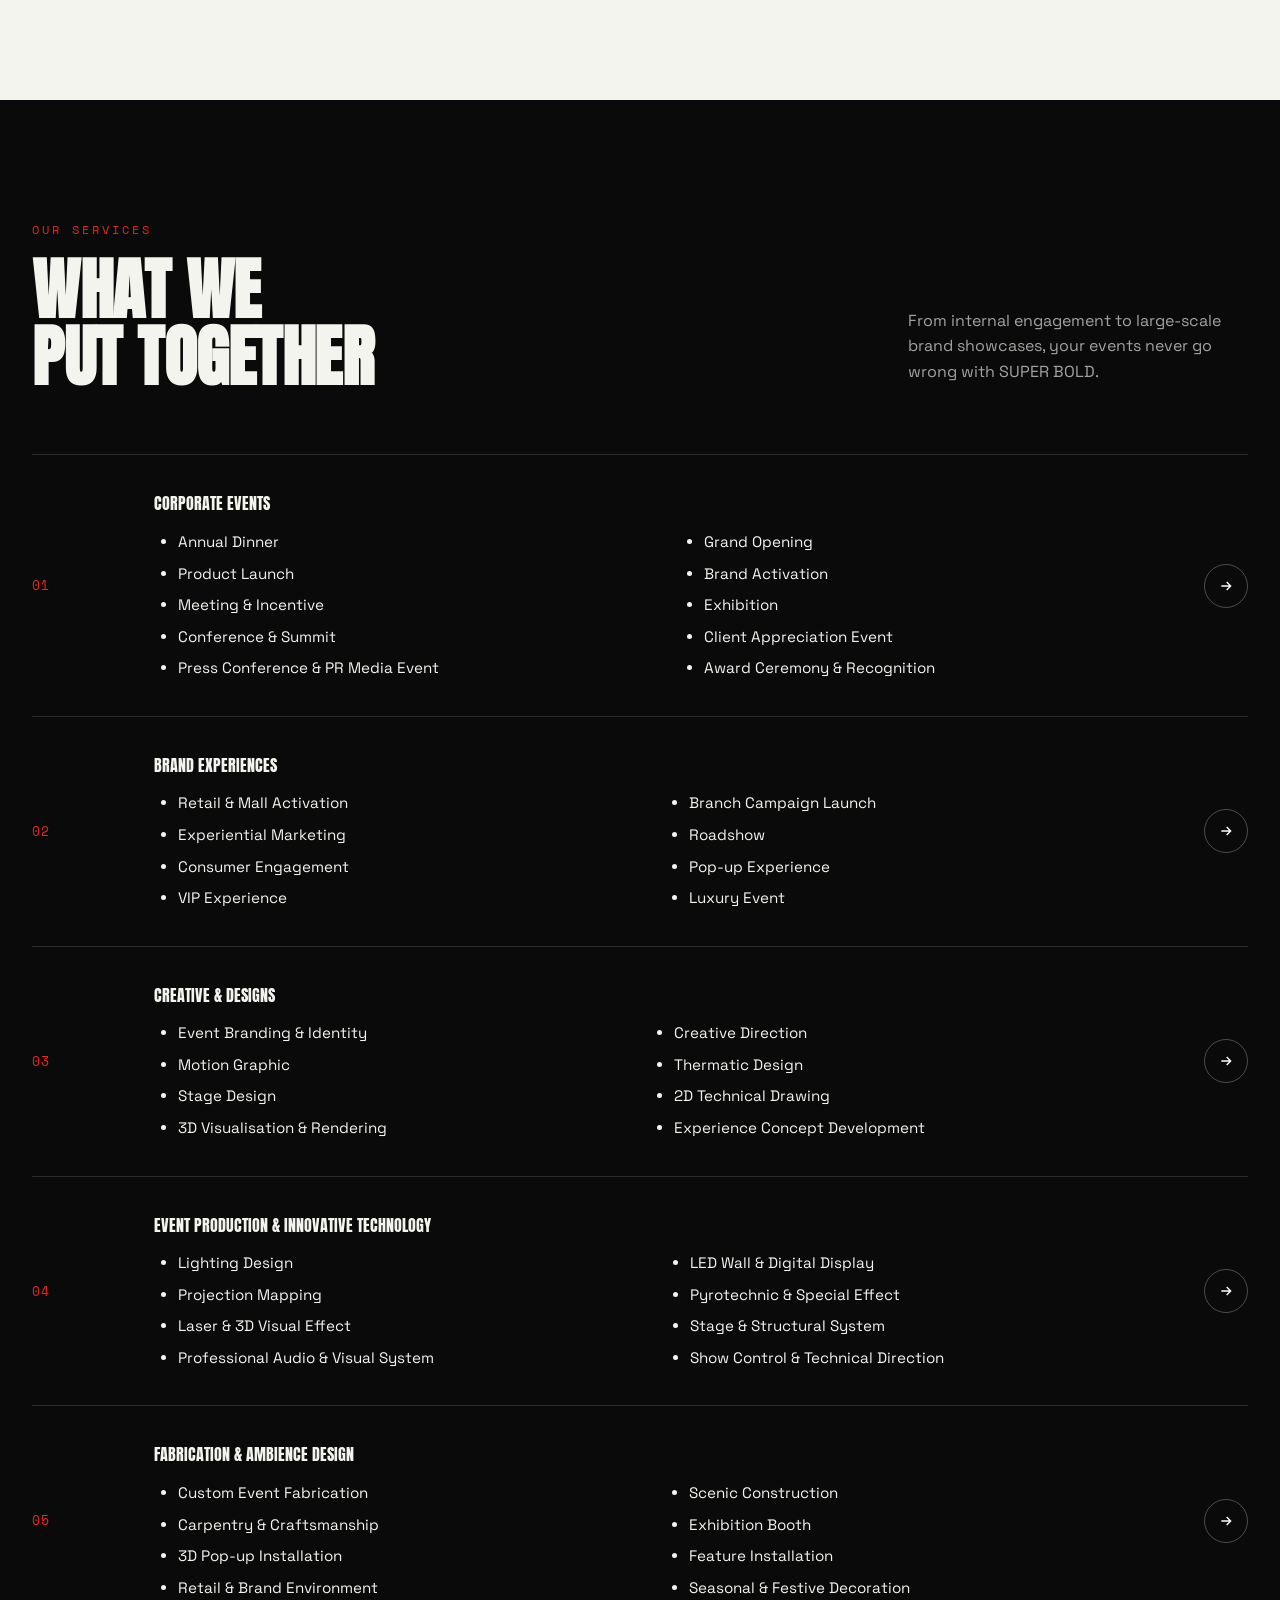
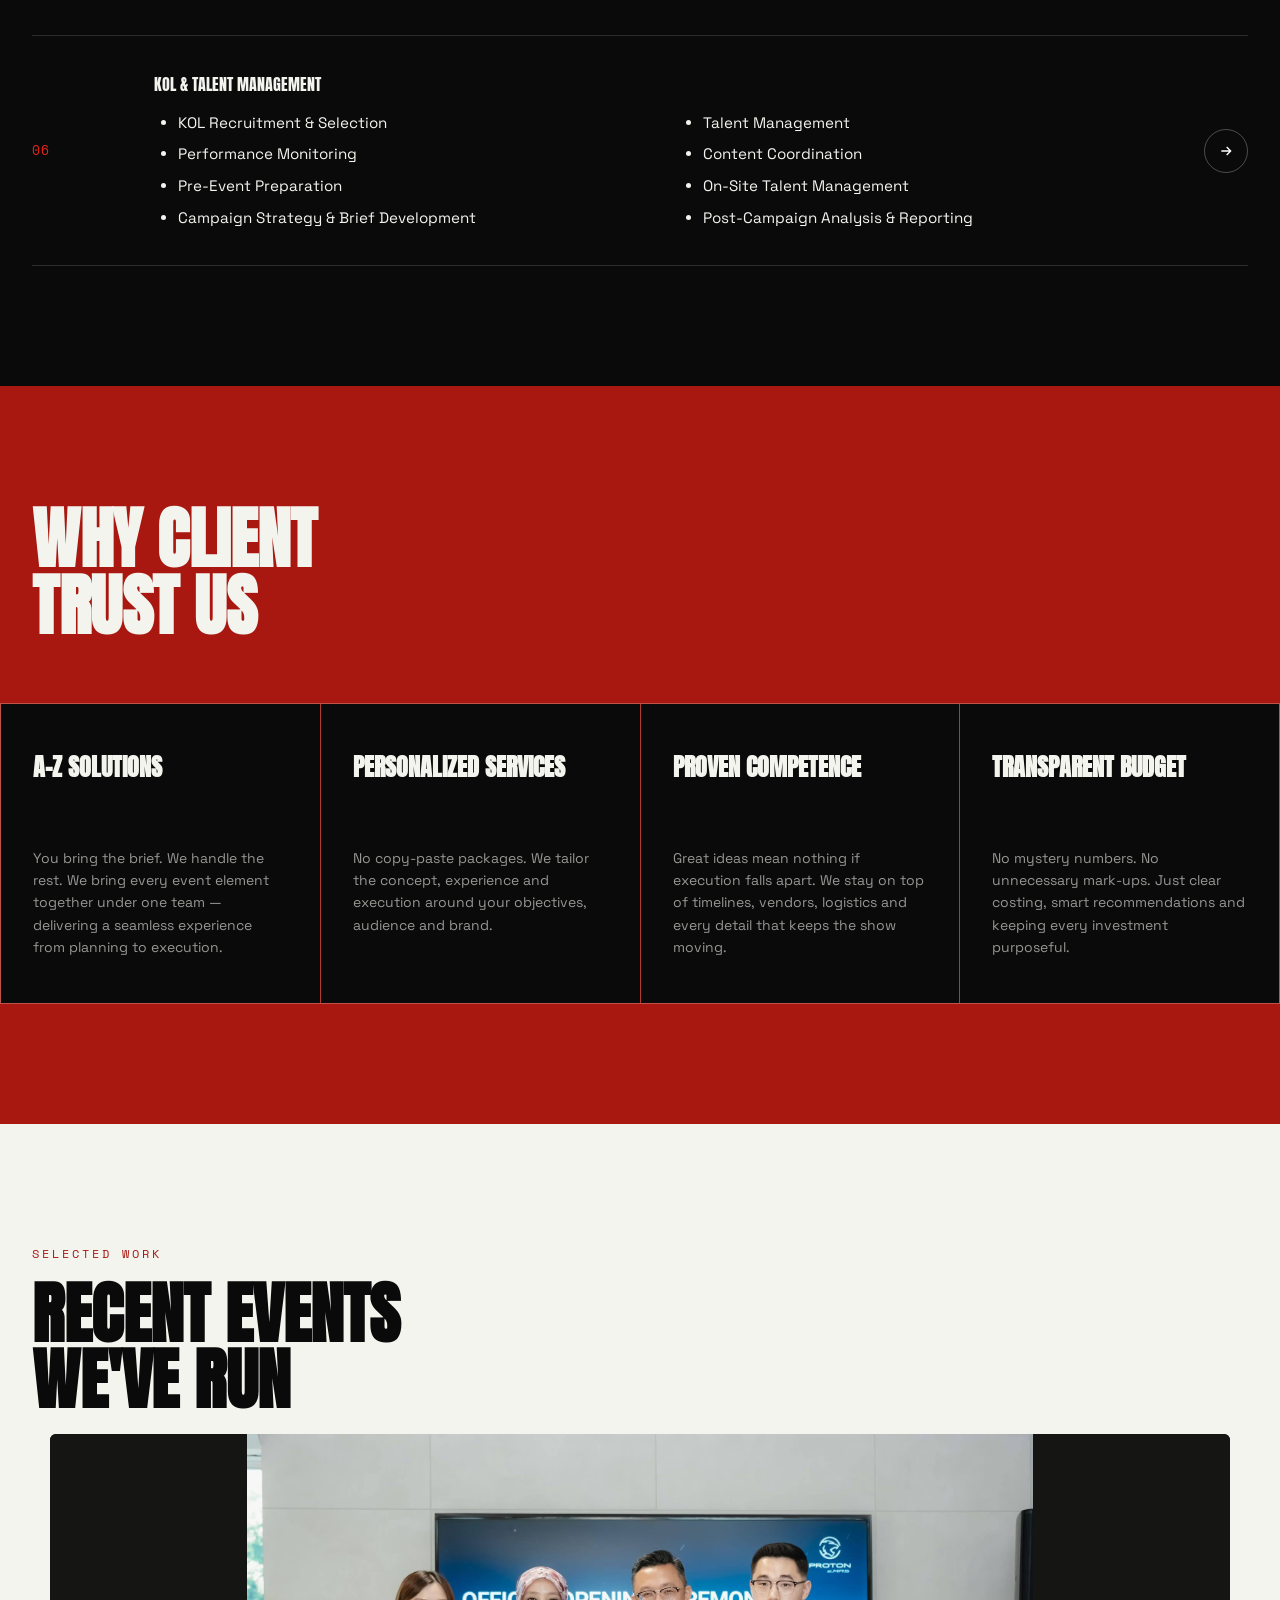
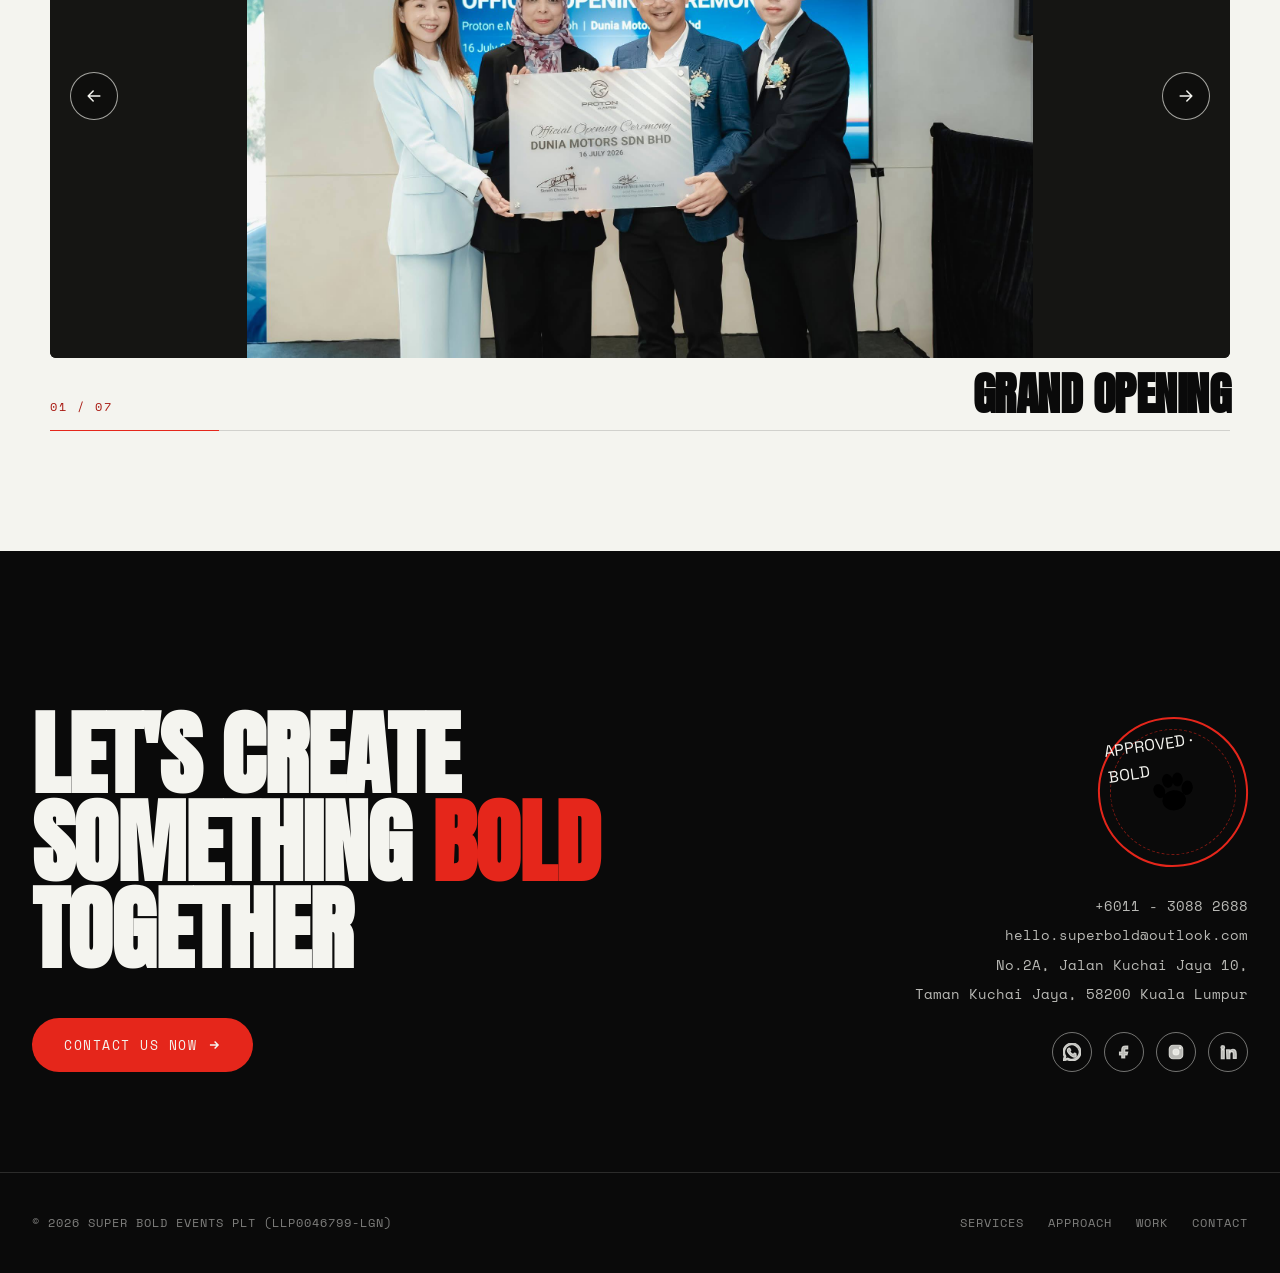
==== commit 562bc5fe: "Reorder service" ====
--- a/index.html
+++ b/index.html
@@ -195,12 +195,12 @@
           <ul class="run-points">
             <li>Event Branding & Identity</li>
             <li>Creative Direction</li>
-            <li>Experience Concept Development</li>
+            <li>Motion Graphic</li>
             <li>Thermatic Design</li>
             <li>Stage Design</li>
             <li>2D Technical Drawing</li>
             <li>3D Visualisation & Rendering</li>
-            <li>Motion Graphic</li>
+            <li>Experience Concept Development</li>
         </div>
         <span class="run-arrow"><svg viewBox="0 0 24 24" fill="none" stroke="#fff" stroke-width="2"><path d="M5 12h14M13 6l6 6-6 6"/></svg></span>
       </div>
@@ -209,13 +209,13 @@
         <div>
           <a href="services/event-production-innovative-technology/" class="run-title">Event Production &amp; Innovative Technology</a>
           <ul class="run-points">
-            <li>Professional Audio & Visual System</li>
+            <li>Lighting Design</li>
             <li>LED Wall & Digital Display</li>
             <li>Projection Mapping</li>
-            <li>Lighting Design</li>
+            <li>Pyrotechnic & Special Effect</li>
             <li>Laser & 3D Visual Effect</li>
             <li>Stage & Structural System</li>
-            <li>Pyrotechnics & Special Effect</li>
+            <li>Professional Audio & Visual System</li>
             <li>Show Control & Technical Direction</li>
         </div>
         <span class="run-arrow"><svg viewBox="0 0 24 24" fill="none" stroke="#fff" stroke-width="2"><path d="M5 12h14M13 6l6 6-6 6"/></svg></span>
@@ -230,9 +230,9 @@
             <li>Carpentry & Craftsmanship</li>
             <li>Exhibition Booth</li>
             <li>3D Pop-up Installation</li>
+            <li>Feature Installation</li>
+            <li>Retail & Brand Environment</li>
             <li>Seasonal & Festive Decoration</li>
-            <li>Retail & Brand Environment</li>
-            <li>Feature Installation</li>
         </div>
         <span class="run-arrow"><svg viewBox="0 0 24 24" fill="none" stroke="#fff" stroke-width="2"><path d="M5 12h14M13 6l6 6-6 6"/></svg></span>
        </div>
@@ -243,11 +243,11 @@
           <ul class="run-points">
             <li>KOL Recruitment & Selection</li>
             <li>Talent Management</li>
-            <li>Campaign Strategy & Brief Development</li>
+            <li>Performance Monitoring</li>
             <li>Content Coordination</li>
             <li>Pre-Event Preparation</li>
             <li>On-Site Talent Management</li>
-            <li>Performance Monitoring</li>
+            <li>Campaign Strategy & Brief Development</li>
             <li>Post-Campaign Analysis & Reporting</li>
         </div>
         <span class="run-arrow"><svg viewBox="0 0 24 24" fill="none" stroke="#fff" stroke-width="2"><path d="M5 12h14M13 6l6 6-6 6"/></svg></span>
@@ -534,7 +534,7 @@
       title: 'Grand Opening'
     },
     {
-      src: 'images/portfolio/concert-stage.jpg',
+      src: 'images/portfolio/live-concert.jpg',
       alt: 'Live Concert by Super Bold Events',
       title: 'Live Concert'
     },
--- a/css/style.css
+++ b/css/style.css
@@ -592,11 +592,20 @@
   .event-gallery-frame{
     position:relative;
     width:100%;
-    aspect-ratio:16 / 9;
+
+    /* Desktop: shorter, wider frame */
+    aspect-ratio:2.25 / 1;
+
     background:var(--card);
     border-radius:6px;
     overflow:hidden;
     touch-action:pan-y;
+  }
+
+  /* ===== WORK / GALLERY SPACING ===== */
+
+  .work .section-head{
+    margin-bottom:20px;
   }
 
   .event-gallery-media{
@@ -689,7 +698,7 @@
   }
 
   .event-gallery-meta{
-    margin-top:22px;
+    margin-top:14px;
   }
 
   .event-gallery-caption{
@@ -720,7 +729,7 @@
   .event-gallery-progress{
     width:100%;
     height:1px;
-    margin-top:20px;
+    margin-top:14px;
     background:rgba(10,10,10,.15);
     overflow:hidden;
   }
@@ -735,8 +744,12 @@
 
   @media (max-width:700px){
 
+    .work .section-head{
+      margin-bottom:18px;
+    }
+
     .event-gallery-frame{
-      aspect-ratio:4 / 3;
+      aspect-ratio:2.05 / 1;
       border-radius:4px;
     }
 
@@ -746,11 +759,15 @@
     }
 
     .gallery-prev{
-      left:12px;
+      left:10px;
     }
 
     .gallery-next{
-      right:12px;
+      right:10px;
+    }
+
+    .event-gallery-meta{
+      margin-top:8px;
     }
 
     .event-gallery-caption{
@@ -759,15 +776,15 @@
 
     .event-gallery-index{
       display:block;
-      margin-bottom:10px;
+      margin-bottom:6px;
     }
 
     .event-gallery-title{
-      font-size:36px;
+      font-size:34px;
     }
 
     .event-gallery-progress{
-      margin-top:18px;
+      margin-top:10px;
     }
   }
 
@@ -843,7 +860,7 @@
   }
   .contact-details a:hover{color:var(--red);}
 
-/* ===== SOCIAL ICONS ===== */
+  /* ===== SOCIAL ICONS ===== */
   .social-links{
     display:flex;
     align-items:center;
